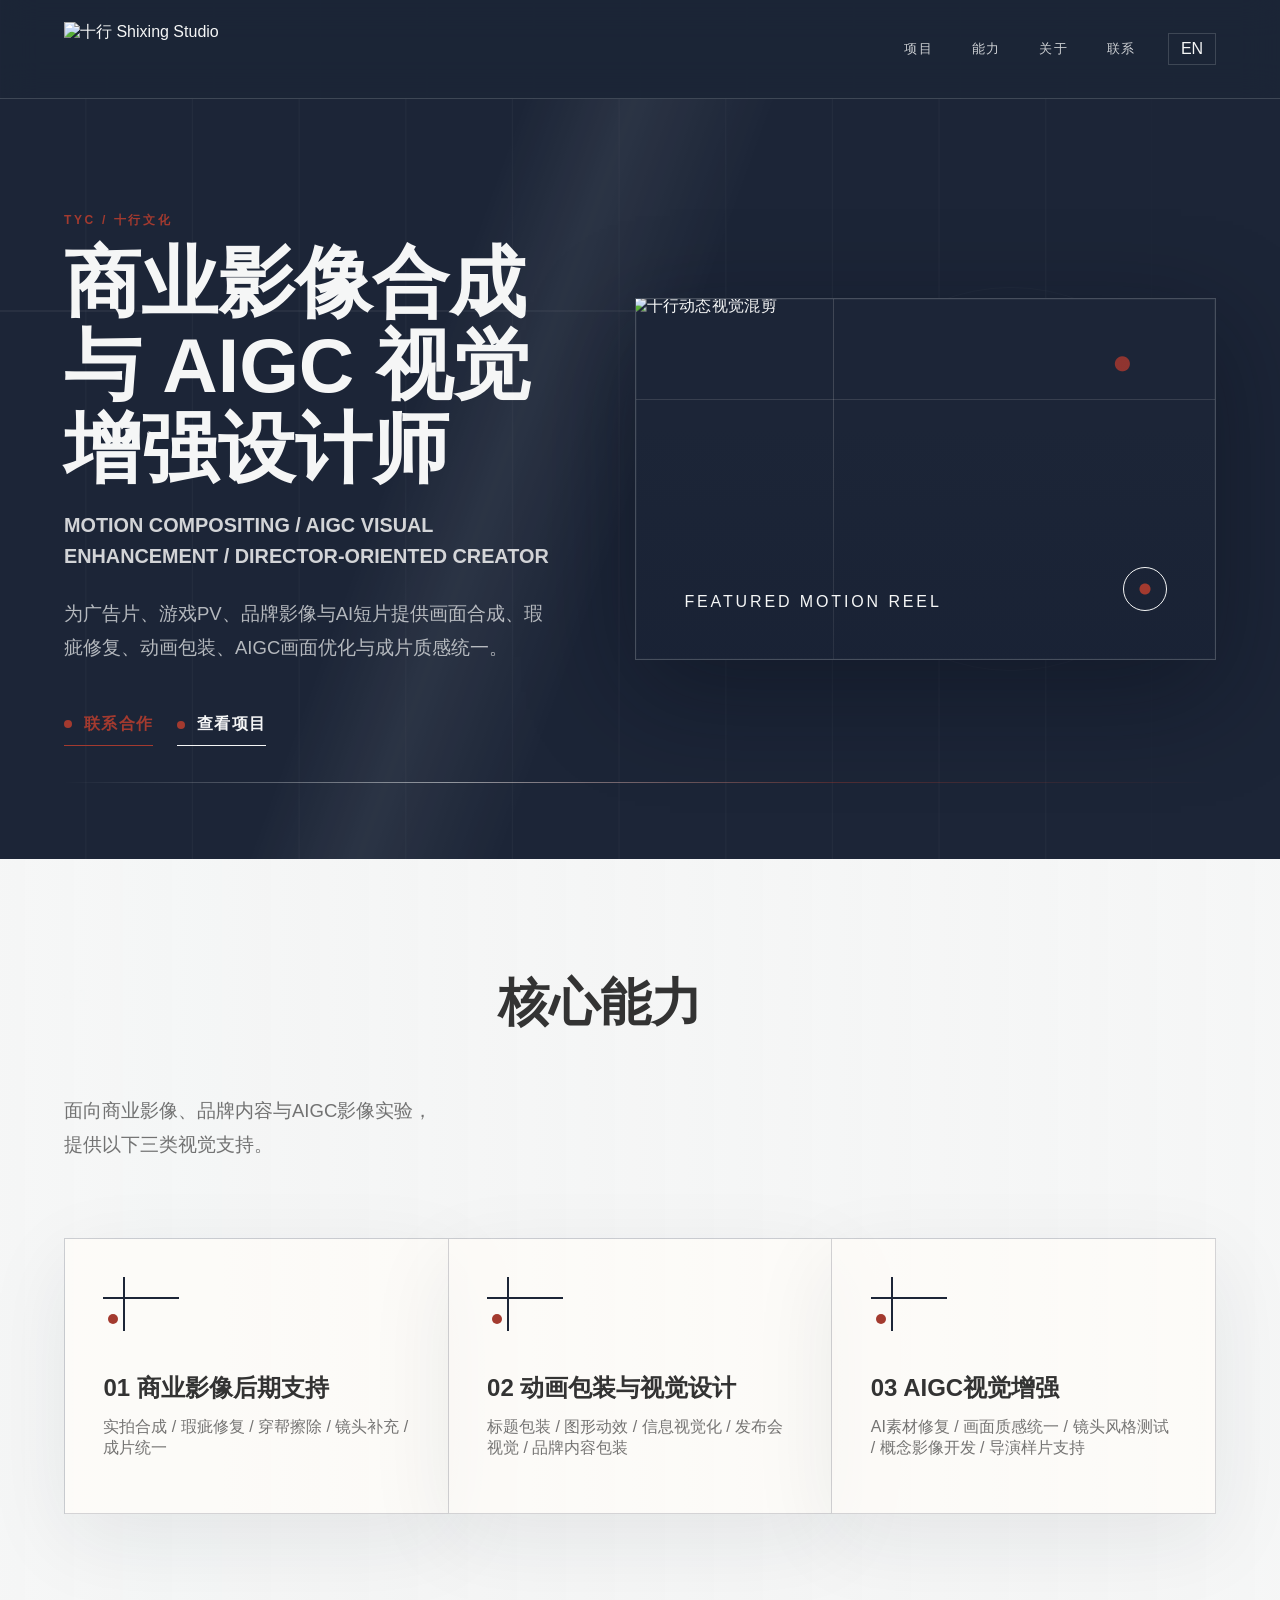
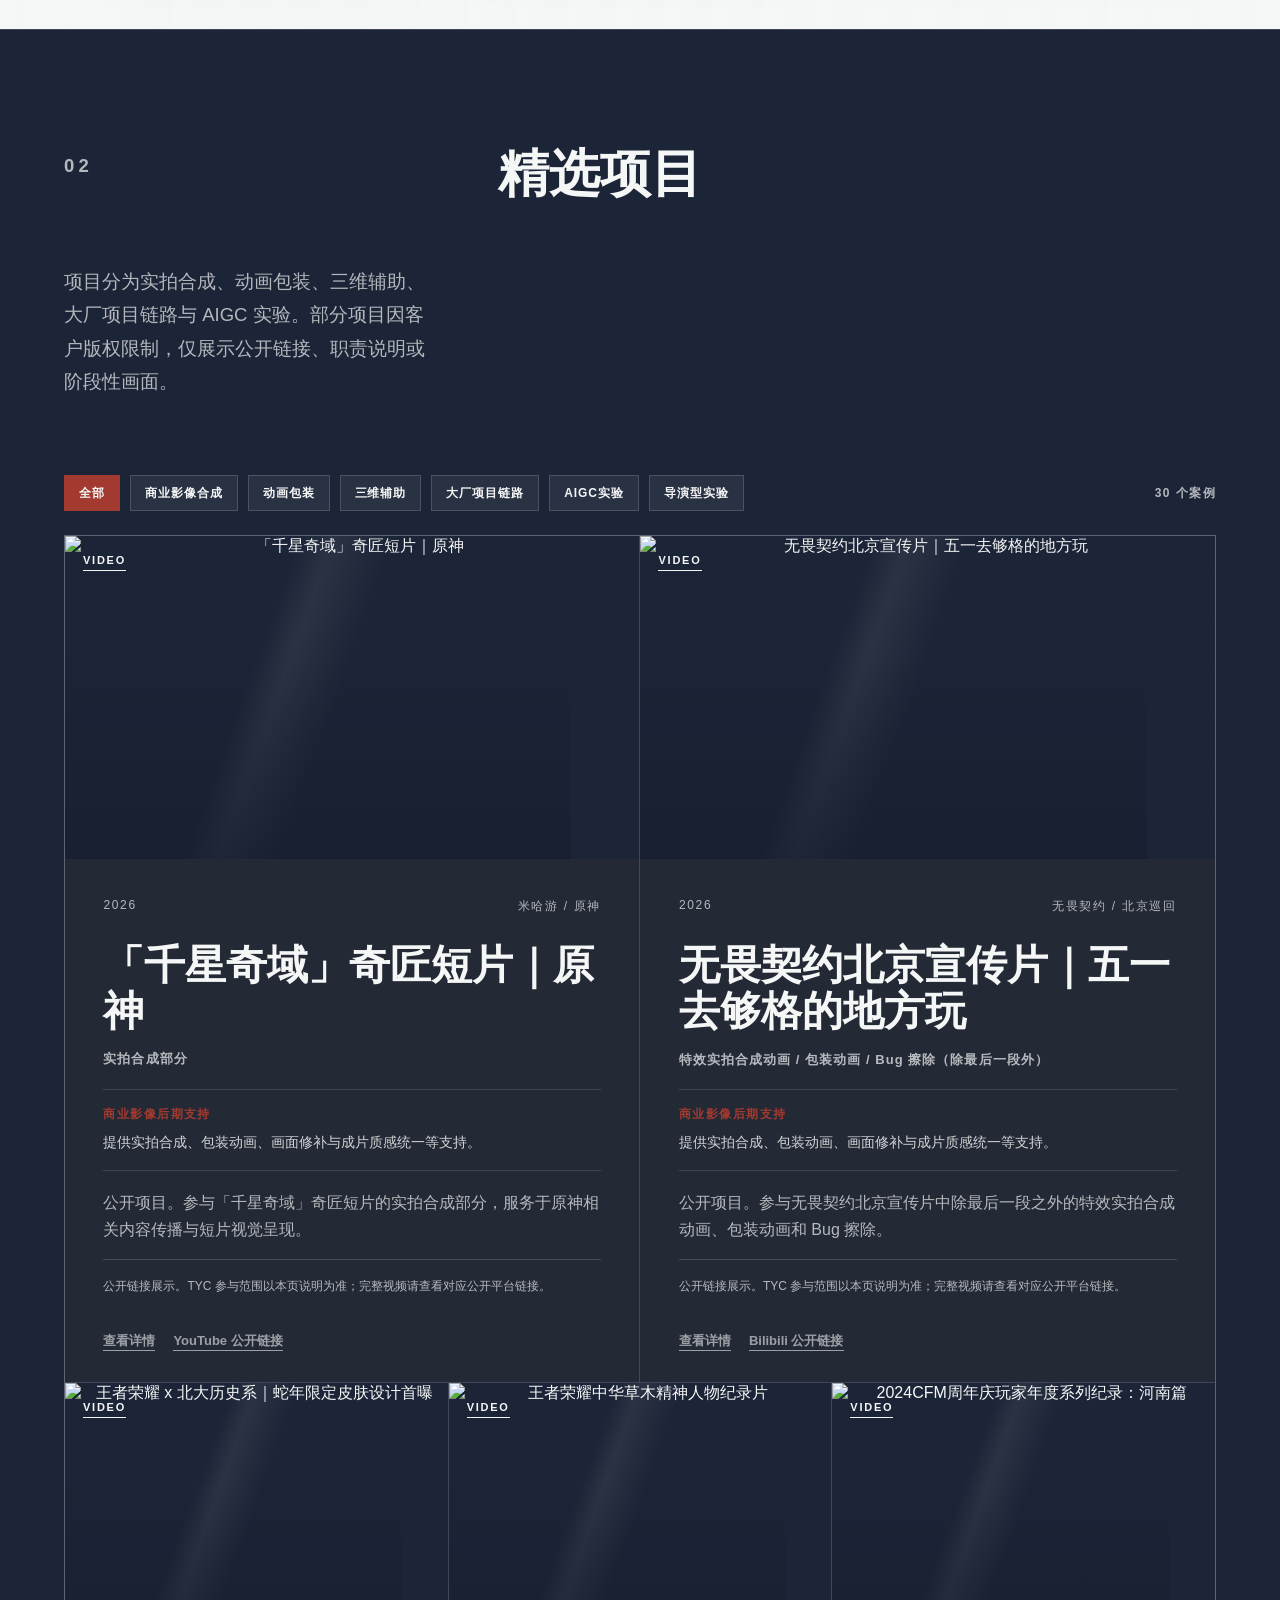
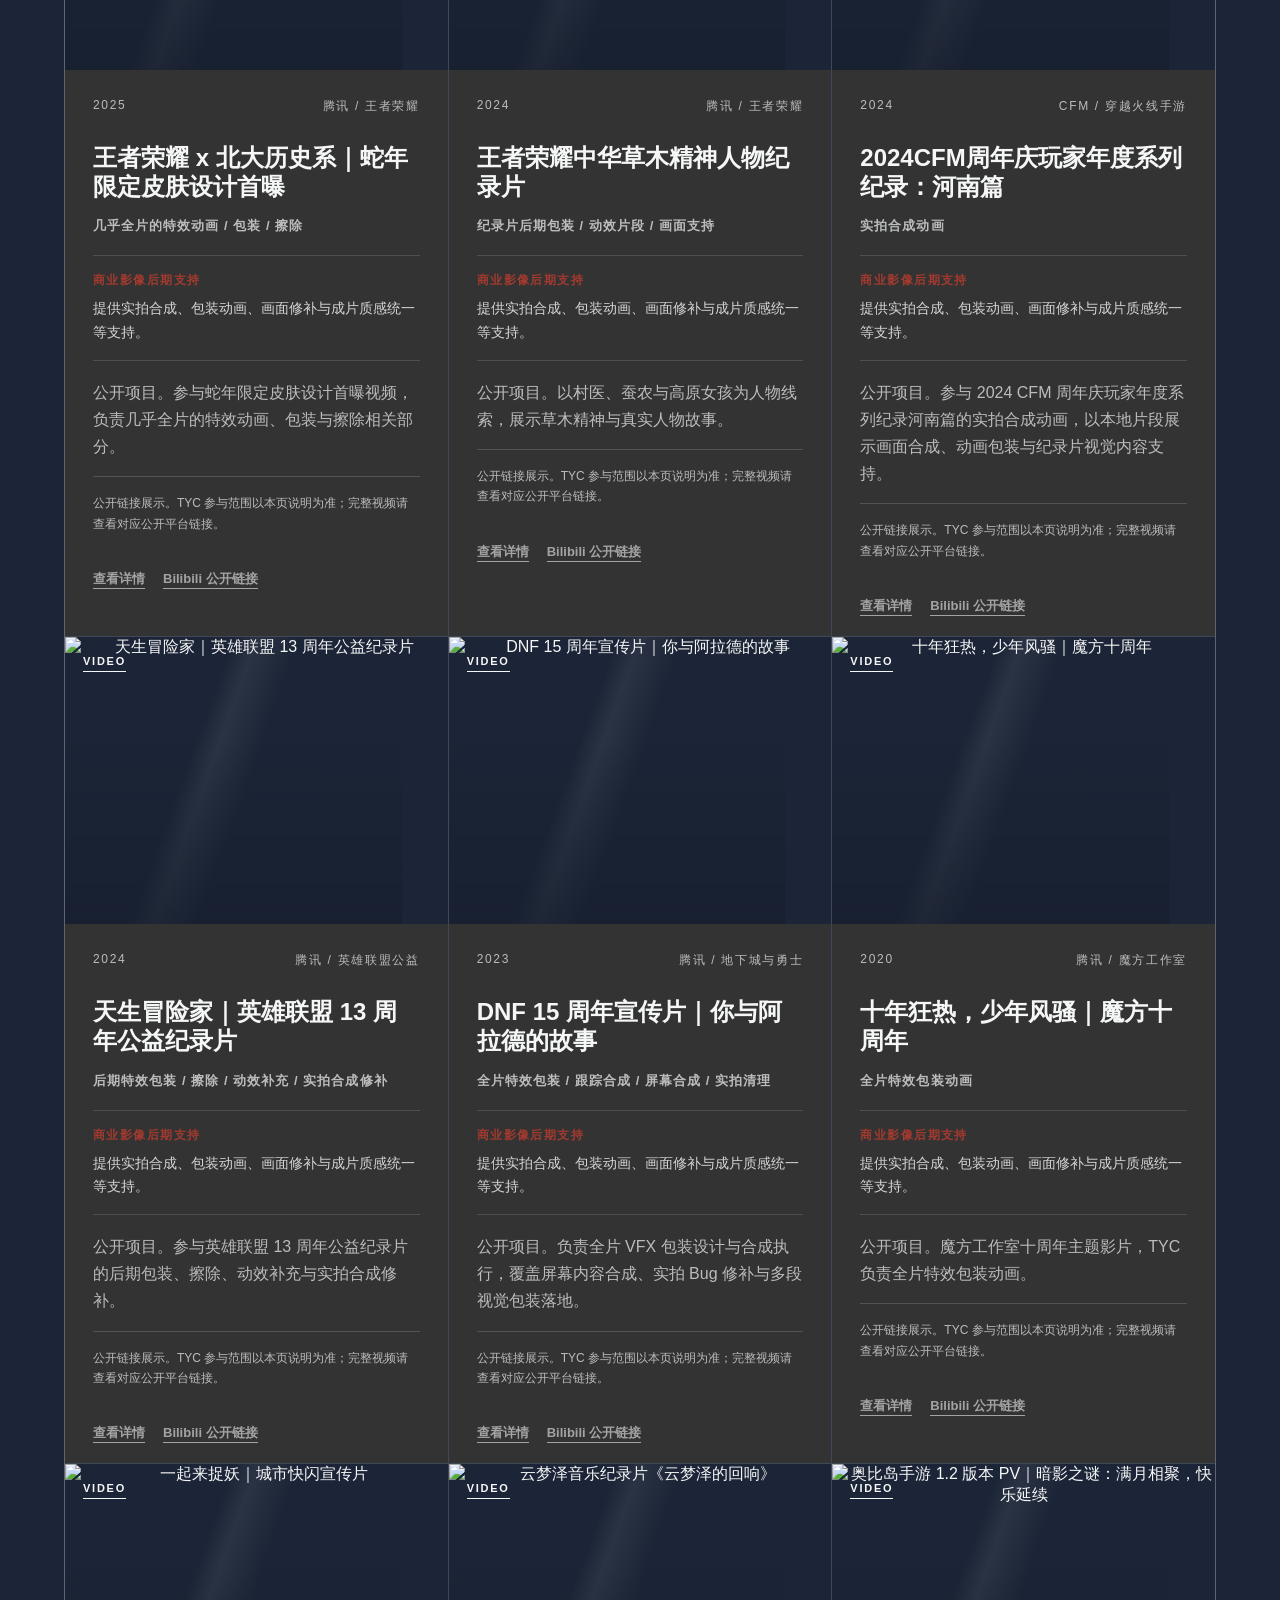
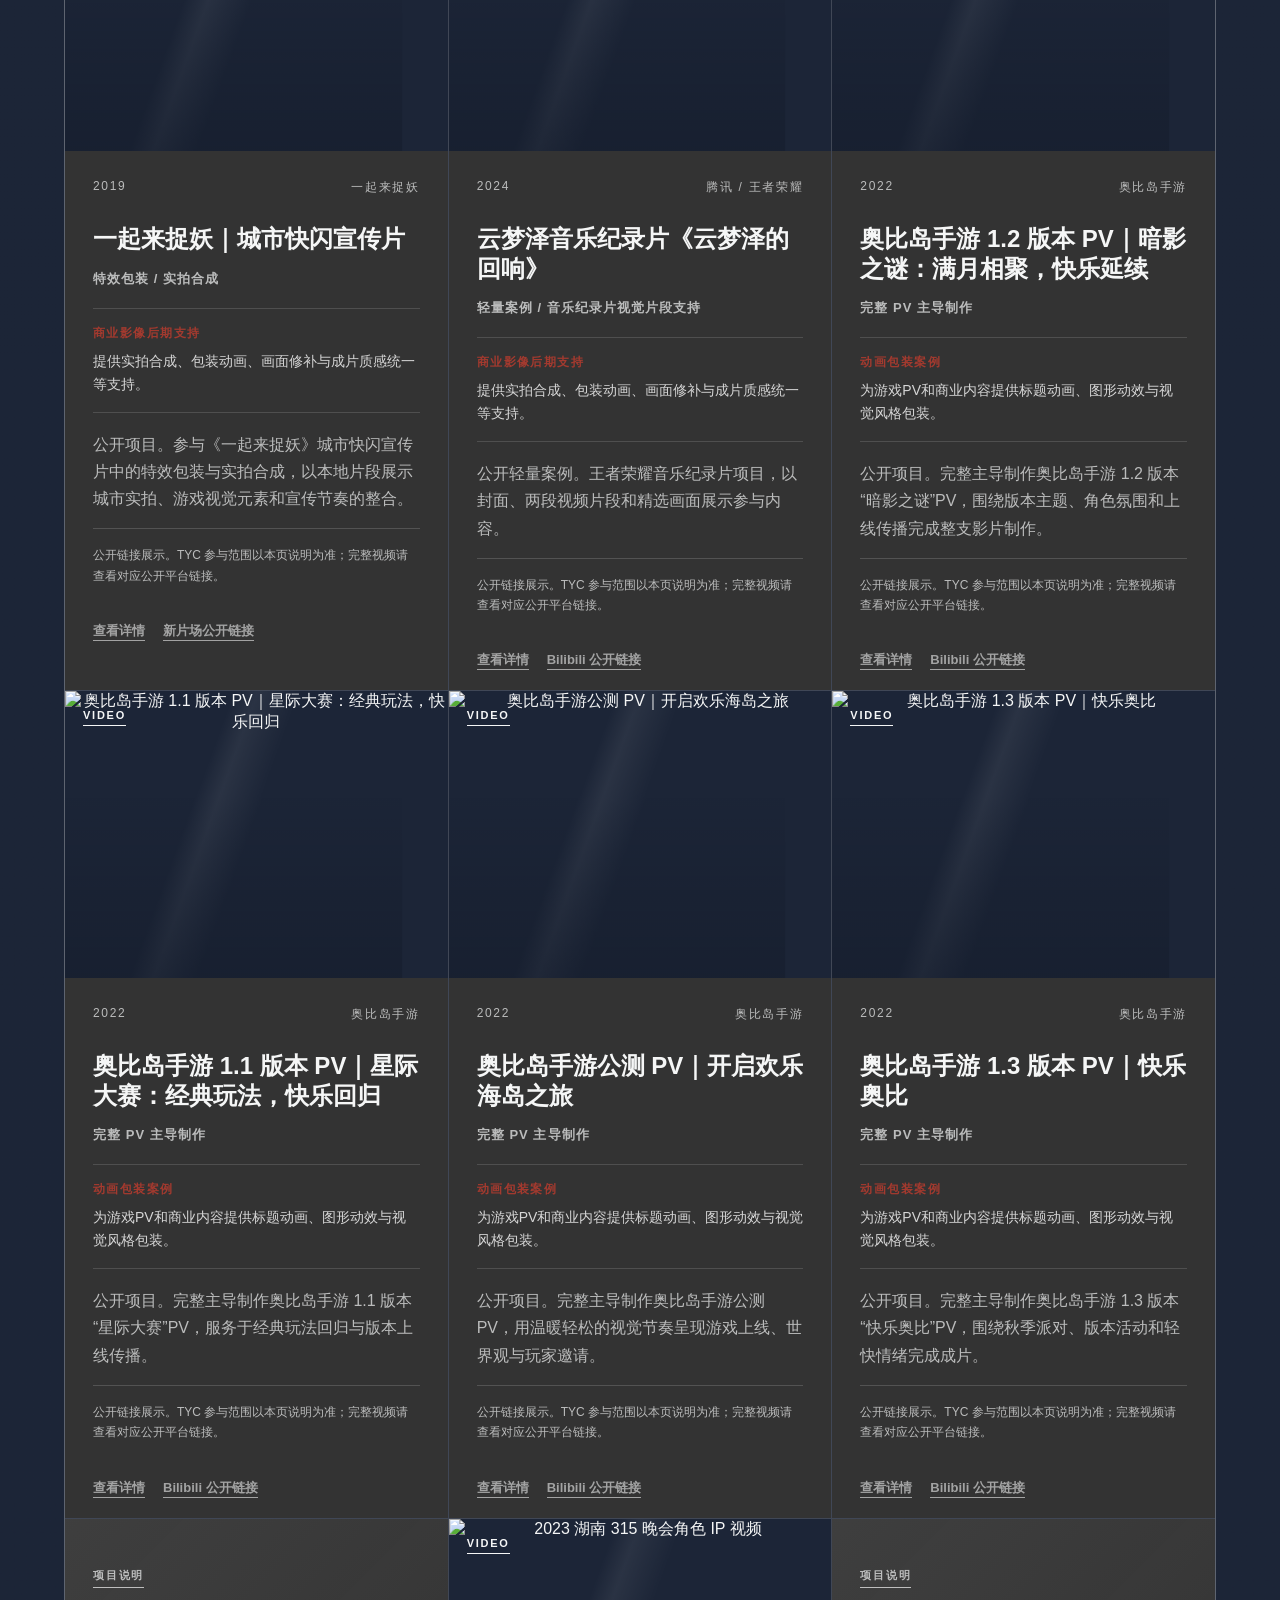
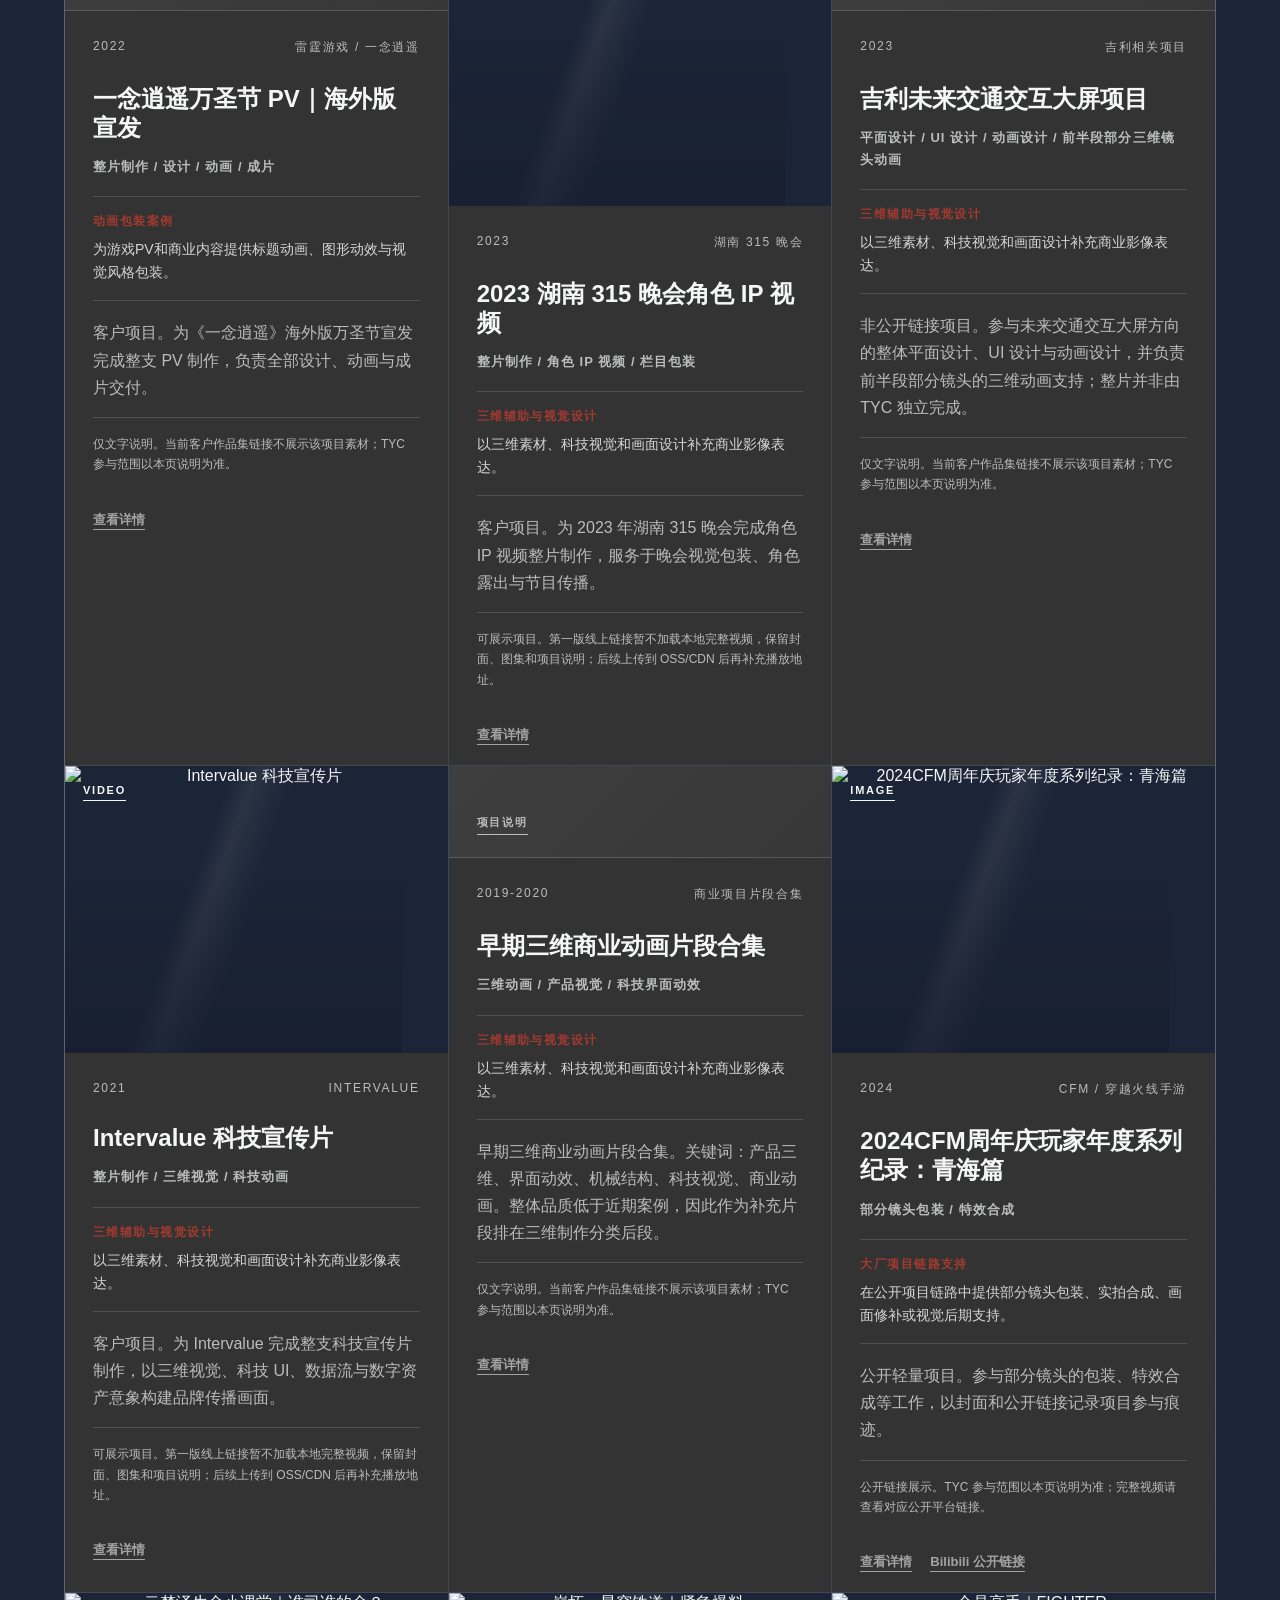
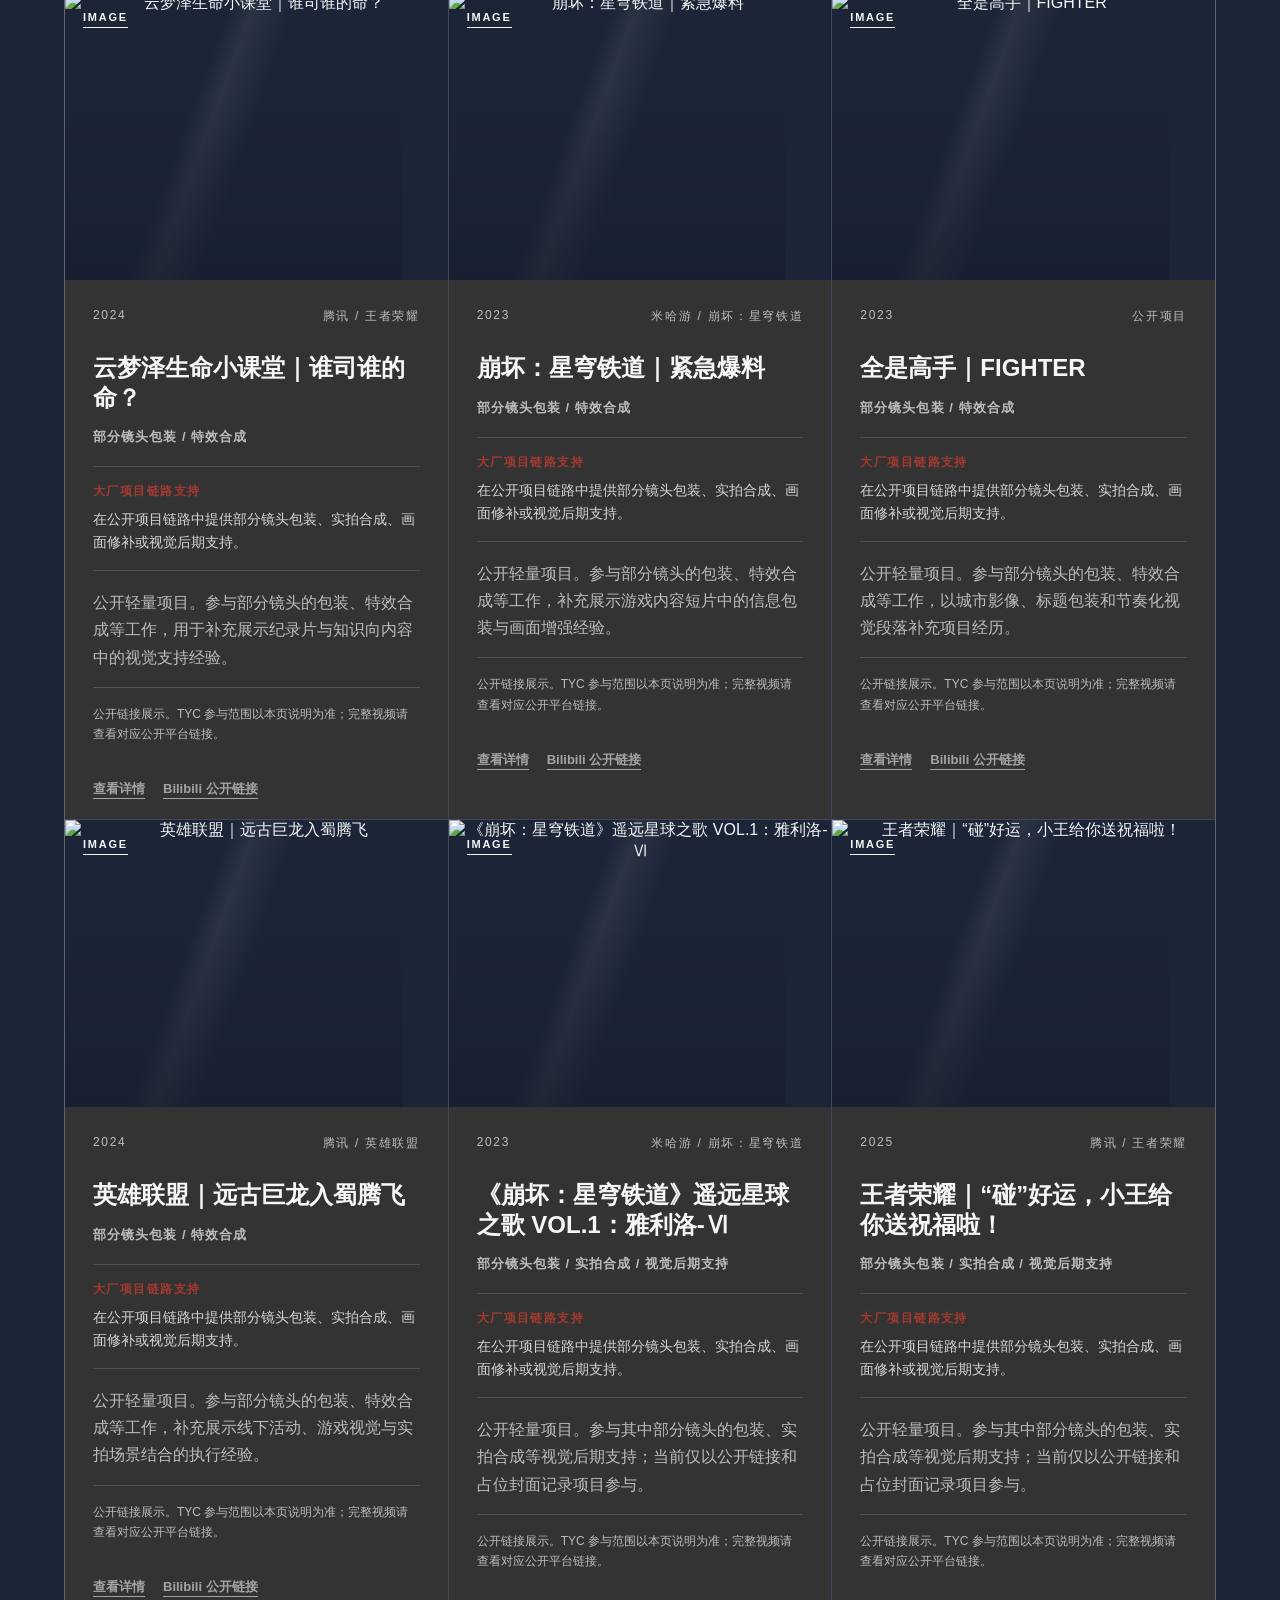
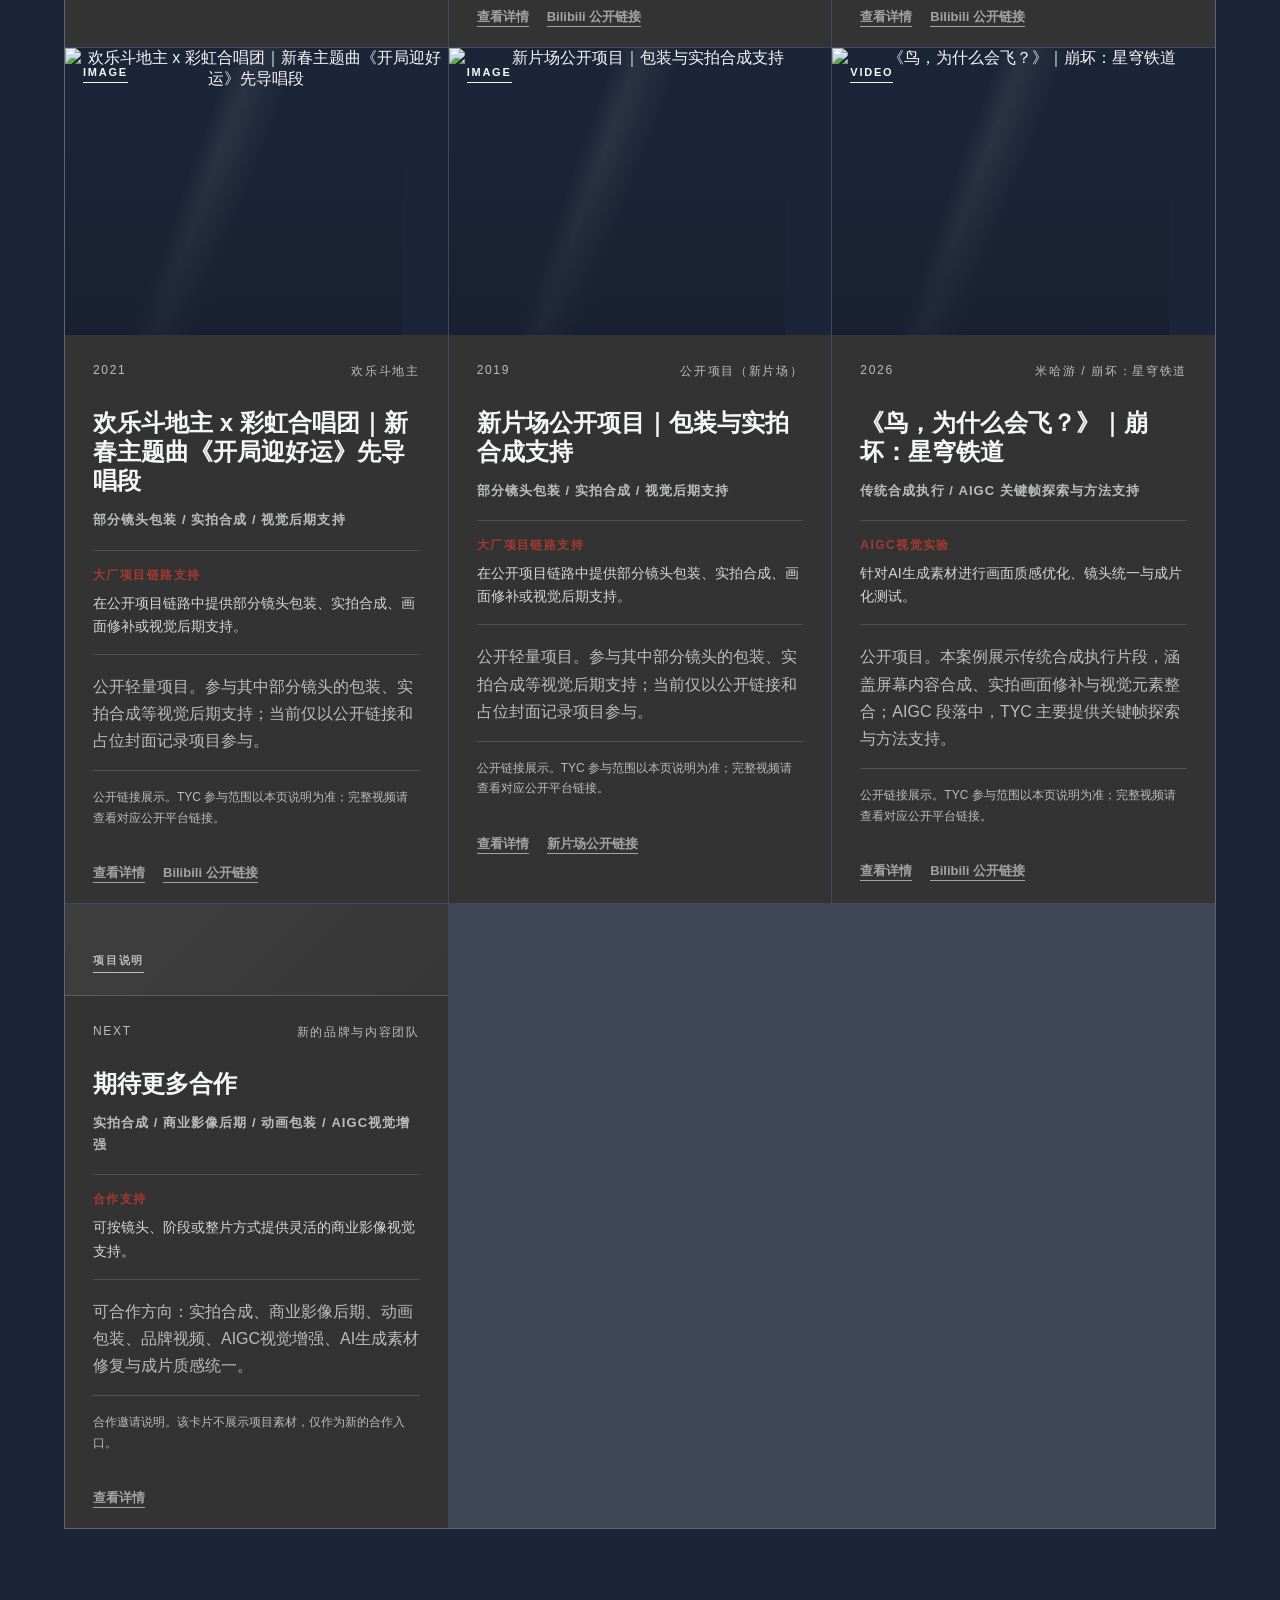
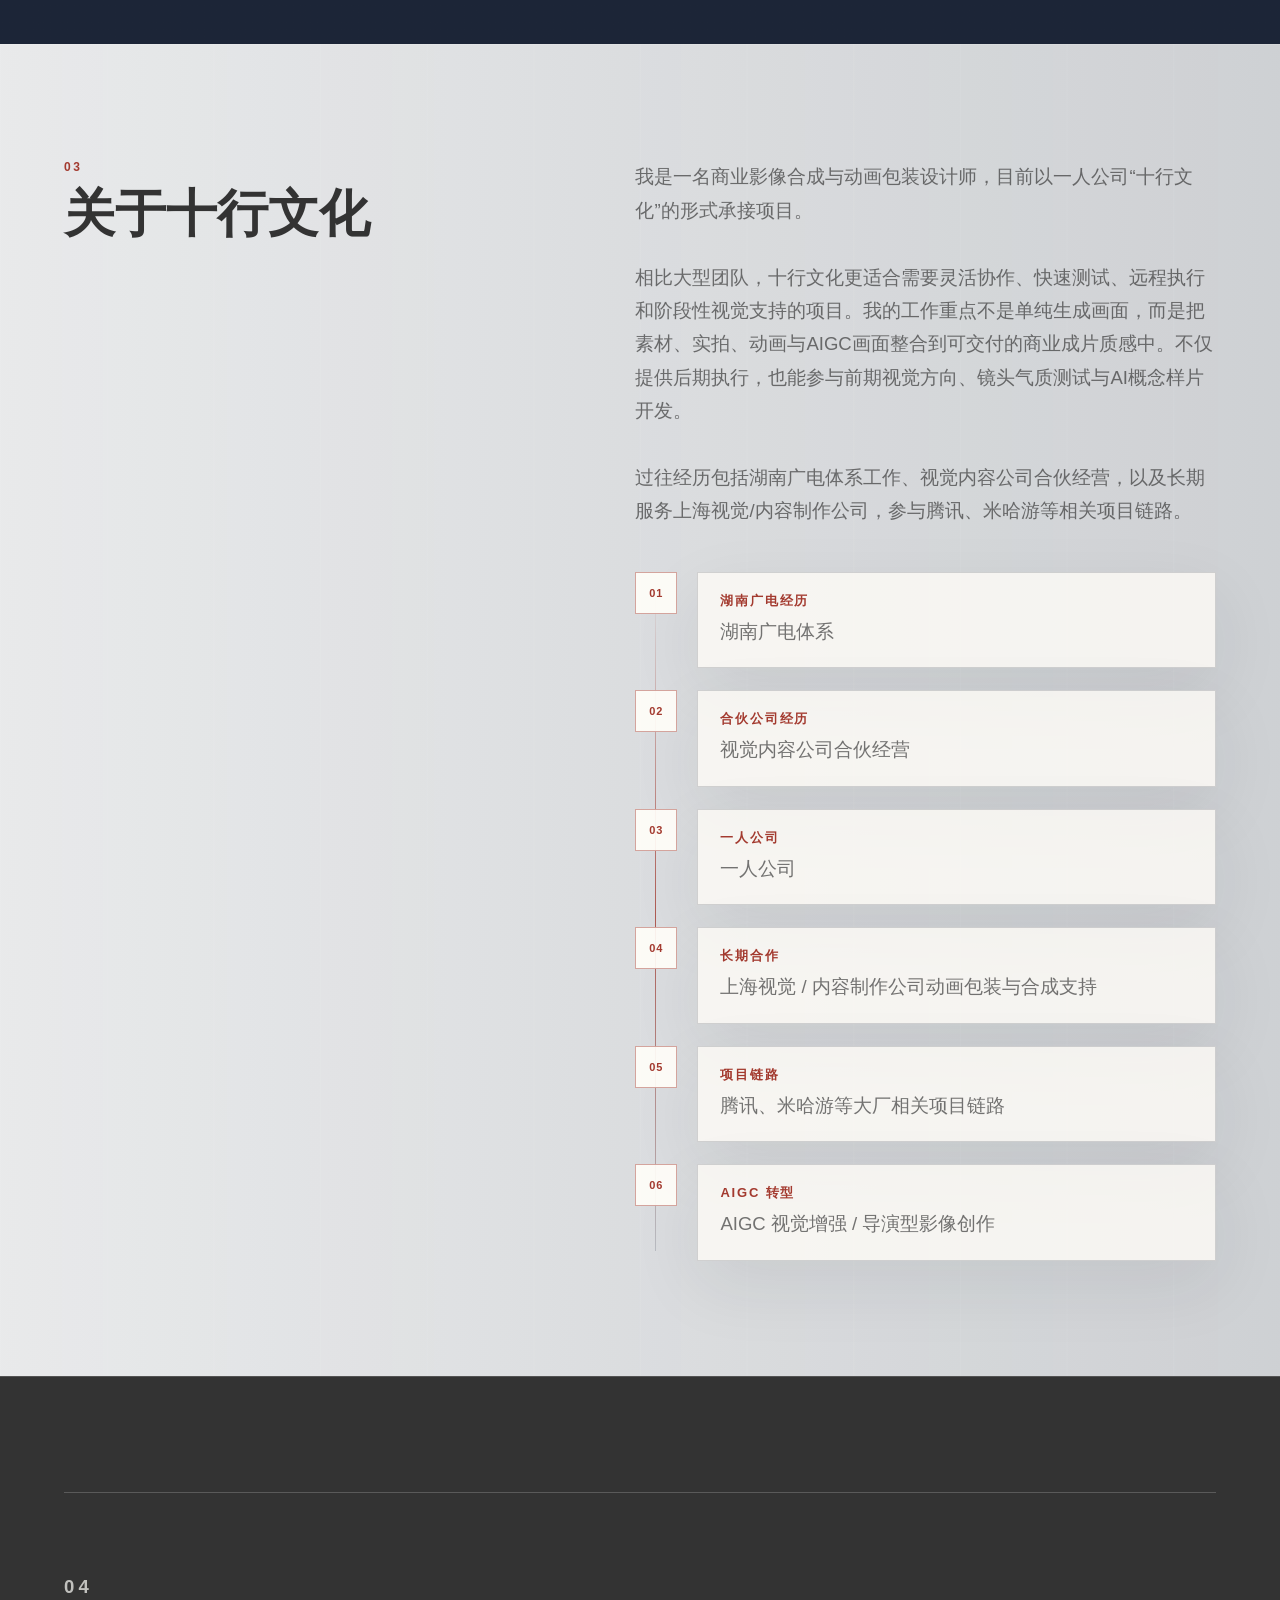
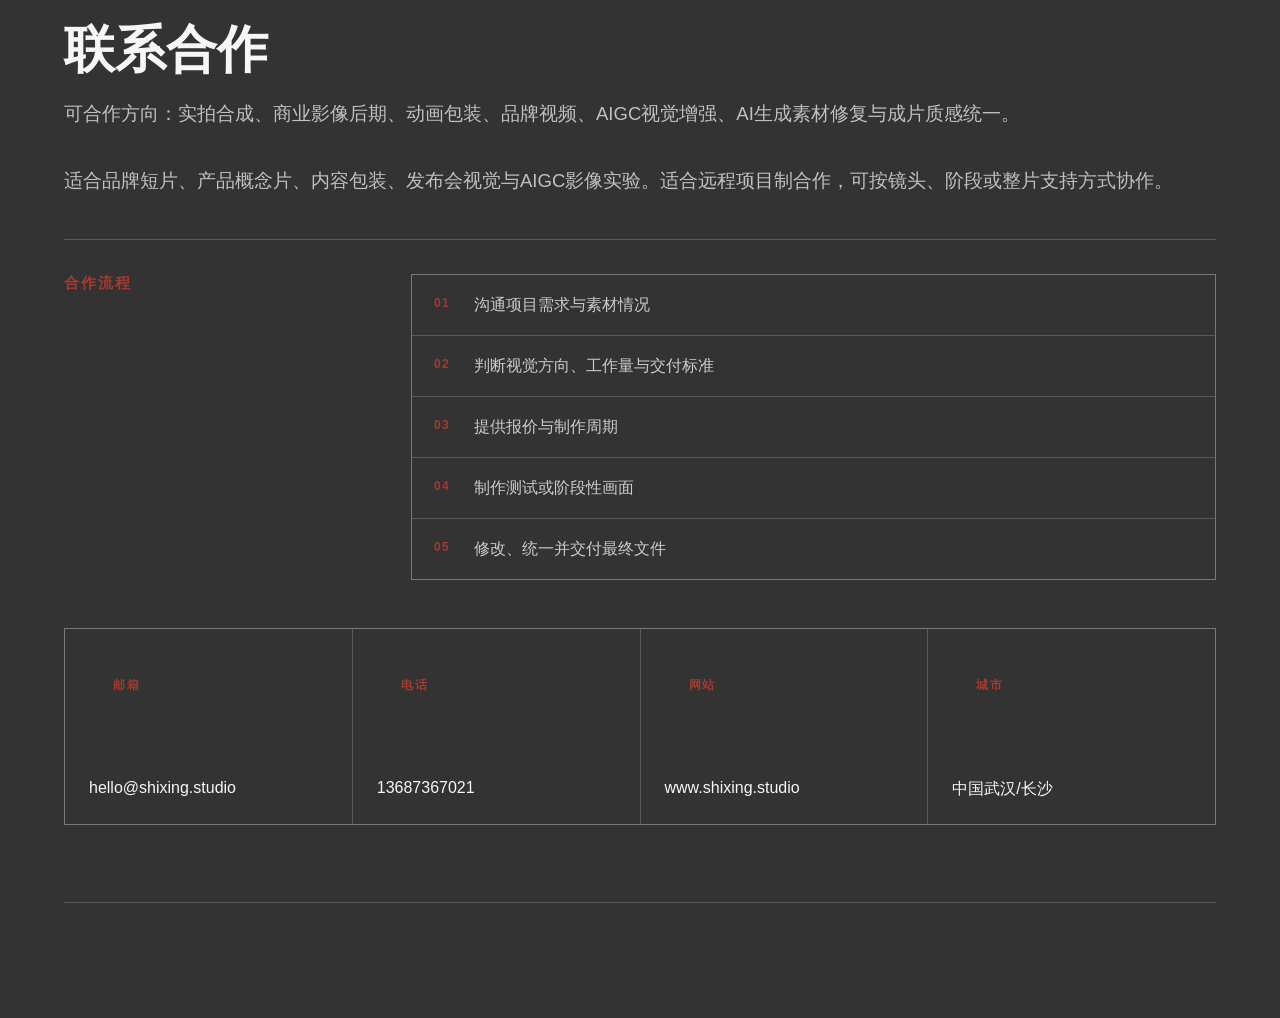
==== index.html @ b9d6e544 "Refine portfolio positioning and collaboration flow" ====
<!doctype html>
<html lang="zh-CN">
  <head>
    <meta charset="utf-8">
    <meta name="viewport" content="width=device-width, initial-scale=1">
    <meta name="description" content="十行文化是一人公司形式的商业影像合成与 AIGC 视觉增强设计工作室，探索传统后期经验与 AI 影像工作流结合。">
    <title>十行文化 | Shixing Studio</title>
    <link rel="stylesheet" href="src/styles.css?v=20260525-motion-layout">
    <script src="https://identity.netlify.com/v1/netlify-identity-widget.js"></script>
    <script src="src/app.js?v=20260525-motion-layout" defer></script>
  </head>
  <body>
    <div class="site-shell">
      <header class="site-header" aria-label="Site header">
        <a class="brand-mark" href="#top" aria-label="十行文化首页">
          <img src="assets/brand/shixing-logo-lockup.png" alt="十行 Shixing Studio">
        </a>
        <nav class="site-nav" aria-label="Main navigation">
          <a href="#work" data-i18n="nav.work">项目</a>
          <a href="#motion" data-i18n="nav.motion">能力</a>
          <a href="#about" data-i18n="nav.about">关于</a>
          <a href="#contact" data-i18n="nav.contact">联系</a>
        </nav>
        <button class="language-toggle" type="button" aria-label="Switch language">
          <span data-lang-label>EN</span>
        </button>
      </header>

      <main id="top">
        <section class="hero section-grid" aria-labelledby="hero-title">
          <div class="hero-brand-symbol" aria-hidden="true">
            <img src="assets/brand/shixing-logo-symbol.png" alt="">
          </div>
          <div class="hero-copy">
            <p class="kicker" data-i18n="hero.kicker">TYC / 十行文化</p>
            <h1 id="hero-title" data-i18n="hero.title">商业影像合成与 AIGC 视觉增强设计师</h1>
            <p class="hero-subtitle" data-i18n="hero.subtitle">Motion Compositing / AIGC Visual Enhancement / Director-oriented Creator</p>
            <p class="hero-lede" data-i18n="hero.lede">
              为广告片、游戏PV、品牌影像与AI短片提供画面合成、瑕疵修复、动画包装、AIGC画面优化与成片质感统一。
            </p>
            <div class="hero-actions" aria-label="Primary actions">
              <a class="text-link strong" href="#contact" data-i18n="hero.ctaPrimary">联系合作</a>
              <a class="text-link" href="#work" data-i18n="hero.ctaSecondary">查看项目</a>
            </div>
          </div>
          <div class="hero-reel" aria-label="Featured motion reel">
            <div class="motion-frame" data-featured-reel>
              <div class="motion-placeholder" aria-hidden="true">
                <span></span><span></span><span></span><span></span>
              </div>
              <button class="play-surface" type="button" data-open-featured>
                <span data-i18n="hero.reelLabel">Featured Motion Reel</span>
              </button>
            </div>
          </div>
        </section>

        <section id="motion" class="motion-band" aria-labelledby="motion-title">
          <div class="section-heading">
            <p class="section-index">01</p>
            <h2 id="motion-title" data-i18n="motion.title">核心能力</h2>
            <p data-i18n="motion.body">
              面向商业影像、品牌内容与AIGC影像实验，提供以下三类视觉支持。
            </p>
          </div>
          <div class="capability-grid" data-capabilities></div>
        </section>

        <section id="work" class="work-section" aria-labelledby="work-title">
          <div class="section-heading">
            <p class="section-index">02</p>
            <h2 id="work-title" data-i18n="work.title">精选项目</h2>
            <p data-i18n="work.body">
              项目分为实拍合成、动画包装、三维辅助、大厂项目链路与 AIGC 实验。部分项目因客户版权限制，仅展示公开链接、职责说明或阶段性画面。
            </p>
          </div>
          <div class="work-toolbar" data-project-filters></div>
          <div class="project-grid" data-projects></div>
        </section>

        <section id="about" class="about-section section-grid" aria-labelledby="about-title">
          <div>
            <p class="section-index">03</p>
            <h2 id="about-title" data-i18n="about.title">关于十行文化</h2>
          </div>
          <div class="about-copy">
            <p data-i18n="about.body">
              我是一名商业影像合成与动画包装设计师，目前以一人公司“十行文化”的形式承接项目。

              相比大型团队，十行文化更适合需要灵活协作、快速测试、远程执行和阶段性视觉支持的项目。我的工作重点不是单纯生成画面，而是把素材、实拍、动画与AIGC画面整合到可交付的商业成片质感中。不仅提供后期执行，也能参与前期视觉方向、镜头气质测试与AI概念样片开发。

              过往经历包括湖南广电体系工作、视觉内容公司合伙经营，以及长期服务上海视觉/内容制作公司，参与腾讯、米哈游等相关项目链路。
            </p>
            <ol class="career-timeline" data-facts></ol>
          </div>
        </section>

        <section id="contact" class="contact-section" aria-labelledby="contact-title">
          <div class="contact-card">
            <p class="section-index">04</p>
            <h2 id="contact-title" data-i18n="contact.title">联系合作</h2>
            <p data-i18n="contact.body">可合作方向：实拍合成、商业影像后期、动画包装、品牌视频、AIGC视觉增强、AI生成素材修复与成片质感统一。

适合品牌短片、产品概念片、内容包装、发布会视觉与AIGC影像实验。适合远程项目制合作，可按镜头、阶段或整片支持方式协作。</p>
            <div class="contact-process" aria-label="合作流程">
              <h3 data-i18n="contact.flowTitle">合作流程</h3>
              <ol>
                <li data-i18n="contact.flow1">沟通项目需求与素材情况</li>
                <li data-i18n="contact.flow2">判断视觉方向、工作量与交付标准</li>
                <li data-i18n="contact.flow3">提供报价与制作周期</li>
                <li data-i18n="contact.flow4">制作测试或阶段性画面</li>
                <li data-i18n="contact.flow5">修改、统一并交付最终文件</li>
              </ol>
            </div>
            <div class="contact-links" data-contact-links></div>
          </div>
        </section>
      </main>
    </div>

    <dialog class="media-dialog" data-media-dialog>
      <button class="dialog-close" type="button" data-close-dialog aria-label="Close">×</button>
      <div class="dialog-body" data-dialog-body></div>
    </dialog>
    <script>
      if (window.netlifyIdentity) {
        window.netlifyIdentity.on("init", (user) => {
          if (!user) {
            window.netlifyIdentity.on("login", () => {
              document.location.href = "/admin/";
            });
          }
        });
      }
    </script>
  </body>
</html>
---- src/styles.css ----
:root {
  --deep-gray: #333333;
  --off-white: #f5f6f6;
  --paper: #fffdf8;
  --deep-indigo: #1c2537;
  --vermilion: #a33a2f;
  --navy-soft: #243047;
  --line: rgba(245, 246, 246, 0.16);
  --ink-line: rgba(28, 37, 55, 0.18);
  --muted: rgba(245, 246, 246, 0.7);
  --paper-muted: rgba(51, 51, 51, 0.68);
  --light-line: rgba(245, 246, 246, 0.2);
  --max: 1480px;
  --ease: cubic-bezier(0.22, 1, 0.36, 1);
}

* {
  box-sizing: border-box;
}

html {
  scroll-behavior: smooth;
}

body {
  margin: 0;
  color: var(--off-white);
  background: var(--deep-indigo);
  font-family: "Source Han Sans SC", "Noto Sans SC", "Microsoft YaHei", Arial, sans-serif;
  letter-spacing: 0;
}

a {
  color: inherit;
  text-decoration: none;
}

img,
video {
  display: block;
  max-width: 100%;
}

button {
  font: inherit;
}

.site-shell {
  min-height: 100vh;
  background:
    radial-gradient(circle at 82% 10%, rgba(163, 58, 47, 0.12), transparent 26vw),
    linear-gradient(90deg, rgba(245, 246, 246, 0.08) 1px, transparent 1px) 0 0 / 8.333% 100%,
    var(--deep-indigo);
}

.site-header {
  position: sticky;
  top: 0;
  z-index: 20;
  display: grid;
  grid-template-columns: minmax(140px, 220px) 1fr auto;
  align-items: center;
  gap: 32px;
  padding: 22px clamp(20px, 5vw, 72px);
  border-bottom: 1px solid var(--line);
  background: rgba(28, 37, 55, 0.92);
  backdrop-filter: blur(18px);
}

.brand-mark img {
  width: 178px;
  height: 54px;
  object-fit: contain;
  object-position: left center;
}

.site-nav {
  display: flex;
  justify-content: flex-end;
  gap: clamp(18px, 3vw, 42px);
  font-size: 13px;
  letter-spacing: 0.12em;
  text-transform: uppercase;
  color: rgba(245, 246, 246, 0.82);
}

.language-toggle,
.dialog-close {
  border: 1px solid var(--line);
  background: transparent;
  color: var(--off-white);
  cursor: pointer;
}

.language-toggle {
  width: 48px;
  height: 32px;
}

.section-grid {
  display: grid;
  grid-template-columns: minmax(0, 0.92fr) minmax(0, 1.08fr);
  gap: clamp(32px, 6vw, 96px);
}

.hero {
  position: relative;
  min-height: min(760px, calc(100vh - 118px));
  padding: clamp(48px, 6vw, 92px) clamp(20px, 5vw, 72px);
  overflow: hidden;
  background:
    linear-gradient(115deg, rgba(28, 37, 55, 0.98) 0 42%, rgba(28, 37, 55, 0.86) 66%, rgba(28, 37, 55, 0.58) 100%),
    url("../assets/brand/brand-bg-hero-light.png") center right / cover no-repeat,
    var(--deep-indigo);
  background-size: auto, 106% auto, auto;
  isolation: isolate;
  animation: heroBackdrop 24s var(--ease) infinite alternate;
}

.hero::before,
.hero::after {
  content: "";
  position: absolute;
  pointer-events: none;
}

.hero::before {
  inset: 0;
  z-index: 0;
  background:
    linear-gradient(90deg, rgba(245, 246, 246, 0.08) 1px, transparent 1px) 0 0 / 8.333% 100%,
    linear-gradient(0deg, transparent 0 72%, rgba(245, 246, 246, 0.12) 72% 72.2%, transparent 72.2%),
    linear-gradient(110deg, transparent 0 42%, rgba(245, 246, 246, 0.16) 49%, transparent 58%);
  opacity: 0.42;
  mix-blend-mode: screen;
  transform: translateX(-10%);
  animation: heroScan 16s ease-in-out infinite;
}

.hero::after {
  left: clamp(20px, 5vw, 72px);
  right: clamp(20px, 5vw, 72px);
  bottom: 10%;
  z-index: 0;
  height: 1px;
  background: linear-gradient(90deg, rgba(245, 246, 246, 0), rgba(245, 246, 246, 0.52), rgba(163, 58, 47, 0.4), rgba(245, 246, 246, 0));
  transform-origin: left center;
  animation: lineBreath 9s ease-in-out infinite;
}

.hero-copy {
  position: relative;
  z-index: 1;
  align-self: center;
  max-width: 720px;
}

.hero-copy .kicker,
.hero-copy h1,
.hero-copy .hero-subtitle,
.hero-copy .hero-lede,
.hero-copy .hero-actions {
  animation: heroTextIn 900ms var(--ease) both;
}

.hero-copy h1 {
  animation-delay: 90ms;
}

.hero-copy .hero-subtitle {
  animation-delay: 180ms;
}

.hero-copy .hero-lede {
  animation-delay: 270ms;
}

.hero-copy .hero-actions {
  animation-delay: 360ms;
}

.hero-reel {
  position: relative;
  z-index: 1;
}

.hero-brand-symbol {
  position: absolute;
  right: clamp(18px, 6vw, 88px);
  top: 50%;
  z-index: 0;
  width: clamp(220px, 30vw, 430px);
  aspect-ratio: 1;
  overflow: hidden;
  border: 1px solid rgba(245, 246, 246, 0.1);
  border-radius: 50%;
  opacity: 0.22;
  pointer-events: none;
  transform: translateY(-50%);
  animation: symbolFloat 18s ease-in-out infinite;
}

.hero-brand-symbol img {
  width: 100%;
  height: 100%;
  object-fit: cover;
  object-position: center;
  transform: scale(1.08);
}

.kicker,
.section-index {
  color: var(--vermilion);
  font-size: 12px;
  font-weight: 700;
  letter-spacing: 0.22em;
  text-transform: uppercase;
}

h1,
h2,
h3,
p {
  margin-top: 0;
}

h1 {
  margin-bottom: 20px;
  color: var(--off-white);
  font-size: clamp(44px, 6vw, 92px);
  line-height: 1.08;
  font-weight: 800;
}

h2 {
  margin-bottom: 20px;
  font-size: clamp(30px, 4vw, 56px);
  line-height: 1.08;
}

h3 {
  margin-bottom: 14px;
  font-size: 24px;
  line-height: 1.22;
}

.hero-lede,
.section-heading p,
.about-copy p,
.contact-card p {
  color: var(--muted);
  font-size: clamp(16px, 1.45vw, 20px);
  line-height: 1.8;
}

.hero-subtitle {
  max-width: 620px;
  margin-bottom: 26px;
  color: rgba(245, 246, 246, 0.84);
  font-size: clamp(15px, 1.55vw, 21px);
  font-weight: 700;
  line-height: 1.55;
  text-transform: uppercase;
}

.hero-actions {
  display: flex;
  flex-wrap: wrap;
  gap: 24px;
  margin-top: 40px;
}

.text-link {
  display: inline-flex;
  align-items: center;
  min-height: 42px;
  border-bottom: 1px solid currentColor;
  color: var(--off-white);
  font-weight: 700;
  letter-spacing: 0.08em;
}

.text-link::before {
  content: "";
  width: 8px;
  height: 8px;
  margin-right: 12px;
  border-radius: 50%;
  background: var(--vermilion);
}

.text-link.strong {
  color: var(--vermilion);
}

.hero-reel {
  display: flex;
  align-items: center;
  min-width: 0;
}

.motion-frame {
  position: relative;
  width: 100%;
  aspect-ratio: 16 / 10;
  overflow: hidden;
  border: 1px solid var(--light-line);
  background: var(--deep-indigo);
  color: var(--off-white);
  box-shadow: 0 32px 100px rgba(8, 13, 24, 0.42), 0 0 0 1px rgba(245, 246, 246, 0.04) inset;
  transform: translateZ(0);
  animation: frameFloat 12s ease-in-out infinite;
}

.motion-frame::before {
  content: "";
  position: absolute;
  inset: 0;
  background:
    linear-gradient(90deg, transparent 0 34%, rgba(247, 246, 242, 0.18) 34% 34.2%, transparent 34.2%),
    linear-gradient(0deg, transparent 0 72%, rgba(247, 246, 242, 0.14) 72% 72.2%, transparent 72.2%),
    radial-gradient(circle at 84% 18%, rgba(179, 58, 46, 0.85) 0 7px, transparent 8px);
  opacity: 0.9;
  animation: frameGridPulse 7s ease-in-out infinite;
}

.motion-frame::after {
  content: "";
  position: absolute;
  inset: 0;
  background: linear-gradient(110deg, transparent 0 42%, rgba(245, 246, 246, 0.22) 48%, transparent 56%);
  mix-blend-mode: screen;
  opacity: 0;
  pointer-events: none;
  transform: translateX(-120%);
  animation: surfaceSweep 8s ease-in-out infinite;
}

.motion-frame video,
.motion-frame img {
  width: 100%;
  height: 100%;
  object-fit: cover;
  transform: scale(1.02);
  animation: heroMediaDrift 22s var(--ease) infinite alternate;
}

.motion-placeholder {
  position: absolute;
  inset: 0;
  background-image: url("../assets/brand/bg-grid-dark.png");
  background-size: cover;
  background-position: center;
  opacity: 0.88;
}

.motion-placeholder span {
  position: absolute;
  background: var(--off-white);
  animation: drift 8s ease-in-out infinite;
}

.motion-placeholder span:nth-child(1) {
  left: 10%;
  top: 24%;
  width: 25%;
  height: 3px;
}

.motion-placeholder span:nth-child(2) {
  right: 11%;
  top: 34%;
  width: 3px;
  height: 34%;
  animation-delay: -2s;
}

.motion-placeholder span:nth-child(3) {
  left: 18%;
  bottom: 18%;
  width: 18%;
  height: 1px;
  animation-delay: -4s;
}

.motion-placeholder span:nth-child(4) {
  right: 24%;
  bottom: 18%;
  width: 92px;
  height: 92px;
  border: 1px solid rgba(247, 246, 242, 0.38);
  border-radius: 50%;
  background: transparent;
  animation-delay: -1s;
}

@keyframes drift {
  0%,
  100% {
    transform: translate3d(0, 0, 0);
  }
  50% {
    transform: translate3d(18px, -12px, 0);
  }
}

@keyframes heroBackdrop {
  0% {
    background-position: 0 0, center right, 0 0;
    background-size: auto, 106% auto, auto;
  }
  100% {
    background-position: 0 0, 56% 48%, 0 0;
    background-size: auto, 112% auto, auto;
  }
}

@keyframes heroScan {
  0%,
  100% {
    opacity: 0.28;
    transform: translateX(-18%);
  }
  48% {
    opacity: 0.48;
  }
  64% {
    transform: translateX(18%);
  }
}

@keyframes lineBreath {
  0%,
  100% {
    opacity: 0.45;
    transform: scaleX(0.72);
  }
  50% {
    opacity: 0.9;
    transform: scaleX(1);
  }
}

@keyframes heroTextIn {
  from {
    opacity: 0;
    transform: translate3d(0, 18px, 0);
  }
  to {
    opacity: 1;
    transform: translate3d(0, 0, 0);
  }
}

@keyframes heroMediaDrift {
  from {
    transform: scale(1.02) translate3d(0, 0, 0);
  }
  to {
    transform: scale(1.075) translate3d(-1.5%, -1.2%, 0);
  }
}

@keyframes frameGridPulse {
  0%,
  100% {
    opacity: 0.72;
  }
  50% {
    opacity: 0.96;
  }
}

@keyframes symbolFloat {
  0%,
  100% {
    transform: translate3d(0, -50%, 0) rotate(0deg);
  }
  50% {
    transform: translate3d(-18px, calc(-50% - 10px), 0) rotate(-1.6deg);
  }
}

@keyframes frameFloat {
  0%,
  100% {
    transform: translate3d(0, 0, 0);
  }
  50% {
    transform: translate3d(0, -10px, 0);
  }
}

@keyframes surfaceSweep {
  0%,
  45% {
    opacity: 0;
    transform: translateX(-120%);
  }
  58% {
    opacity: 0.7;
  }
  72%,
  100% {
    opacity: 0;
    transform: translateX(120%);
  }
}

.play-surface {
  position: absolute;
  inset: 0;
  z-index: 1;
  display: flex;
  align-items: flex-end;
  justify-content: space-between;
  padding: clamp(24px, 4vw, 48px);
  border: 0;
  background: linear-gradient(180deg, transparent 35%, rgba(23, 32, 51, 0.55));
  color: var(--off-white);
  cursor: pointer;
  letter-spacing: 0.18em;
  text-align: left;
  text-transform: uppercase;
}

.play-surface::after {
  content: "";
  width: 42px;
  height: 42px;
  border: 1px solid currentColor;
  border-radius: 50%;
  background: radial-gradient(circle at center, var(--vermilion) 0 5px, transparent 6px);
}

.motion-band,
.work-section,
.about-section,
.contact-section {
  padding: clamp(72px, 9vw, 132px) clamp(20px, 5vw, 72px);
  border-top: 1px solid var(--line);
}

.motion-band,
.work-section {
  color: var(--off-white);
}

.motion-band {
  color: var(--deep-gray);
  background:
    linear-gradient(90deg, rgba(245, 246, 246, 0.96), rgba(245, 246, 246, 0.86)),
    url("../assets/brand/brand-bg-hero-light.png") center / cover no-repeat,
    var(--off-white);
}

.motion-band h2,
.motion-band h3 {
  color: var(--deep-gray);
}

.motion-band .section-heading p:not(.section-index),
.motion-band .capability-item p {
  color: var(--paper-muted);
}

.motion-band .capability-grid {
  border-color: var(--ink-line);
}

.motion-band .capability-item {
  border-color: var(--ink-line);
  background: rgba(255, 253, 248, 0.72);
  box-shadow: 0 24px 80px rgba(28, 37, 55, 0.08);
}

.motion-band .capability-icon::before,
.motion-band .capability-icon::after {
  background: var(--deep-indigo);
}

.work-section {
  background:
    linear-gradient(180deg, rgba(28, 37, 55, 0.96), rgba(28, 37, 55, 0.9)),
    url("../assets/brand/brand-bg-work-light.png") center top / cover no-repeat,
    var(--deep-indigo);
}

.section-heading {
  display: grid;
  grid-template-columns: minmax(130px, 0.34fr) minmax(0, 0.66fr);
  gap: clamp(24px, 5vw, 72px);
  align-items: end;
  max-width: var(--max);
  margin: 0 auto clamp(36px, 6vw, 80px);
}

.section-heading h2 {
  margin-bottom: 0;
}

.section-heading p:last-child {
  margin-bottom: 0;
}

.capability-grid {
  display: grid;
  grid-template-columns: repeat(3, minmax(0, 1fr));
  max-width: var(--max);
  margin: 0 auto;
  border-top: 1px solid var(--line);
  border-left: 1px solid var(--line);
}

.capability-item {
  min-height: 230px;
  padding: clamp(24px, 3vw, 40px);
  border-right: 1px solid var(--line);
  border-bottom: 1px solid var(--line);
  background: rgba(245, 246, 246, 0.045);
}

.capability-icon {
  position: relative;
  width: 76px;
  height: 54px;
  margin-bottom: 42px;
}

.capability-icon::before,
.capability-icon::after {
  content: "";
  position: absolute;
  background: var(--off-white);
}

.capability-icon::before {
  left: 0;
  top: 20px;
  width: 76px;
  height: 2px;
}

.capability-icon::after {
  left: 20px;
  top: 0;
  width: 2px;
  height: 54px;
}

.capability-icon span {
  position: absolute;
  left: 5px;
  bottom: 7px;
  width: 10px;
  height: 10px;
  border-radius: 50%;
  background: var(--vermilion);
}

.project-grid {
  display: grid;
  grid-template-columns: repeat(6, minmax(0, 1fr));
  gap: 1px;
  max-width: var(--max);
  margin: 0 auto;
  background: var(--line);
  border: 1px solid var(--line);
}

.work-toolbar {
  display: flex;
  align-items: center;
  justify-content: space-between;
  gap: 24px;
  max-width: var(--max);
  margin: 0 auto 24px;
}

.filter-buttons {
  display: flex;
  flex-wrap: wrap;
  gap: 10px;
}

.filter-button {
  min-height: 36px;
  padding: 0 14px;
  border: 1px solid var(--line);
  background: rgba(245, 246, 246, 0.06);
  color: var(--off-white);
  cursor: pointer;
  font-size: 12px;
  font-weight: 700;
  letter-spacing: 0.08em;
  text-transform: uppercase;
}

.filter-button[aria-pressed="true"] {
  border-color: var(--vermilion);
  background: var(--vermilion);
  color: var(--off-white);
}

.project-count {
  margin: 0;
  color: var(--muted);
  font-size: 12px;
  font-weight: 700;
  letter-spacing: 0.12em;
  text-transform: uppercase;
  white-space: nowrap;
}

.project-card {
  position: relative;
  display: grid;
  grid-column: span 2;
  grid-template-rows: auto 1fr;
  min-width: 0;
  overflow: hidden;
  background: var(--deep-gray);
  transition:
    transform 520ms var(--ease),
    box-shadow 520ms var(--ease),
    background 520ms var(--ease);
}

.project-card.is-featured-project {
  grid-column: span 3;
  min-height: 560px;
  background: #242936;
}

.project-card:hover,
.project-card:focus-within {
  z-index: 2;
  transform: translate3d(0, -6px, 0);
  box-shadow: 0 28px 80px rgba(8, 13, 24, 0.34);
}

.project-card.is-text-only {
  grid-template-rows: minmax(92px, auto) 1fr;
}

.project-card::after {
  content: "";
  position: absolute;
  inset: 0;
  background: linear-gradient(110deg, transparent 0 36%, rgba(245, 246, 246, 0.15) 46%, transparent 58%);
  opacity: 0;
  pointer-events: none;
  transform: translateX(-120%);
  transition: transform 800ms ease, opacity 800ms ease;
}

.project-card:hover::after {
  opacity: 1;
  transform: translateX(120%);
}

.project-media {
  position: relative;
  aspect-ratio: 4 / 3;
  overflow: hidden;
  padding: 0;
  border: 0;
  background: var(--deep-indigo);
  color: inherit;
  cursor: pointer;
}

.project-card.is-featured-project .project-media {
  aspect-ratio: 16 / 9;
}

.project-media::after {
  content: "";
  position: absolute;
  inset: 0;
  background:
    linear-gradient(180deg, transparent 36%, rgba(8, 13, 24, 0.48)),
    linear-gradient(110deg, transparent 0 44%, rgba(245, 246, 246, 0.16) 49%, transparent 58%);
  opacity: 0.42;
  pointer-events: none;
  transform: translateX(-12%);
  transition:
    opacity 520ms var(--ease),
    transform 720ms var(--ease);
}

.project-text-trigger {
  display: flex;
  align-items: flex-end;
  justify-content: flex-start;
  min-height: 92px;
  padding: 22px 28px;
  border: 0;
  border-bottom: 1px solid var(--line);
  background:
    linear-gradient(135deg, rgba(245, 246, 246, 0.06), rgba(245, 246, 246, 0.02)),
    var(--deep-gray);
  color: var(--muted);
  cursor: pointer;
  text-align: left;
}

.project-text-trigger span {
  padding-bottom: 4px;
  border-bottom: 1px solid currentColor;
  font-size: 11px;
  font-weight: 700;
  letter-spacing: 0.16em;
  text-transform: uppercase;
}

.project-media img,
.project-media video {
  width: 100%;
  height: 100%;
  object-fit: cover;
  transition:
    filter 520ms var(--ease),
    transform 720ms var(--ease);
}

.project-card:hover .project-media img,
.project-card:hover .project-media video,
.project-card:focus-within .project-media img,
.project-card:focus-within .project-media video {
  filter: contrast(1.06) saturate(1.04);
  transform: scale(1.055);
}

.project-card:hover .project-media::after,
.project-card:focus-within .project-media::after {
  opacity: 0.68;
  transform: translateX(8%);
}

.project-media-fallback {
  display: flex;
  align-items: flex-end;
  width: 100%;
  height: 100%;
  padding: 18px;
  background:
    linear-gradient(135deg, rgba(163, 58, 47, 0.16), rgba(245, 246, 246, 0.04)),
    var(--deep-indigo);
  color: rgba(245, 246, 246, 0.78);
  font-weight: 700;
  line-height: 1.4;
}

.media-badge {
  position: absolute;
  left: 18px;
  top: 18px;
  padding-bottom: 4px;
  border-bottom: 1px solid currentColor;
  color: var(--off-white);
  font-size: 11px;
  font-weight: 700;
  letter-spacing: 0.16em;
  text-transform: uppercase;
}

.project-info {
  padding: 28px;
  transition: transform 520ms var(--ease);
}

.project-card:hover .project-info,
.project-card:focus-within .project-info {
  transform: translate3d(0, -4px, 0);
}

.project-card.is-featured-project .project-info {
  padding: clamp(28px, 3vw, 42px);
}

.project-card.is-featured-project h3 {
  max-width: 760px;
  font-size: clamp(28px, 3.2vw, 44px);
  line-height: 1.12;
}

.project-meta {
  display: flex;
  justify-content: space-between;
  gap: 16px;
  margin-bottom: 28px;
  color: var(--muted);
  font-size: 12px;
  letter-spacing: 0.14em;
  text-transform: uppercase;
}

.project-info p {
  color: var(--muted);
  line-height: 1.7;
}

.project-capability {
  margin: 18px 0 18px;
  padding: 16px 0;
  border-top: 1px solid rgba(245, 246, 246, 0.14);
  border-bottom: 1px solid rgba(245, 246, 246, 0.14);
}

.project-capability span {
  display: block;
  margin-bottom: 8px;
  color: var(--vermilion);
  font-size: 12px;
  font-weight: 800;
  letter-spacing: 0.12em;
}

.project-capability p {
  margin: 0;
  color: rgba(245, 246, 246, 0.84);
  font-size: 14px;
  line-height: 1.65;
}

.project-role {
  margin-bottom: 12px;
  color: var(--vermilion);
  font-size: 13px;
  font-weight: 700;
  letter-spacing: 0.08em;
}

.source-note {
  padding-top: 16px;
  border-top: 1px solid var(--line);
  font-size: 12px;
}

.reveal-item {
  opacity: 0;
  transform: translate3d(0, 28px, 0);
  transition:
    opacity 700ms ease var(--reveal-delay, 0ms),
    transform 700ms ease var(--reveal-delay, 0ms);
}

.reveal-item.is-visible {
  opacity: 1;
  transform: translate3d(0, 0, 0);
}

.project-actions {
  display: flex;
  flex-wrap: wrap;
  gap: 18px;
  margin-top: 28px;
  opacity: 0.58;
  transform: translate3d(0, 8px, 0);
  transition:
    opacity 360ms var(--ease),
    transform 360ms var(--ease);
}

.project-card:hover .project-actions,
.project-card:focus-within .project-actions {
  opacity: 1;
  transform: translate3d(0, 0, 0);
}

.mini-link {
  padding: 0;
  border: 0;
  border-bottom: 1px solid currentColor;
  background: transparent;
  color: var(--off-white);
  cursor: pointer;
  font-size: 13px;
  font-weight: 700;
}

.about-section {
  max-width: none;
  color: var(--deep-gray);
  background:
    linear-gradient(90deg, rgba(245, 246, 246, 0.94), rgba(245, 246, 246, 0.82)),
    url("../assets/brand/brand-bg-about-light.png") center / cover;
}

.about-section > * {
  max-width: var(--max);
}

.about-section .about-copy p {
  color: var(--paper-muted);
  white-space: pre-line;
}

.career-timeline {
  position: relative;
  display: grid;
  gap: 0;
  margin: 44px 0 0;
  padding: 0;
  list-style: none;
}

.career-timeline::before {
  content: "";
  position: absolute;
  left: 20px;
  top: 10px;
  bottom: 10px;
  width: 1px;
  background: linear-gradient(180deg, rgba(163, 58, 47, 0), rgba(163, 58, 47, 0.8), rgba(28, 37, 55, 0.18));
}

.career-timeline li {
  position: relative;
  display: grid;
  grid-template-columns: 42px minmax(0, 1fr);
  gap: 20px;
  padding: 0 0 22px;
}

.career-timeline li:last-child {
  padding-bottom: 0;
}

.timeline-marker {
  position: relative;
  z-index: 1;
  display: inline-flex;
  align-items: center;
  justify-content: center;
  width: 42px;
  height: 42px;
  border: 1px solid rgba(163, 58, 47, 0.45);
  background: rgba(255, 253, 248, 0.92);
  color: var(--vermilion);
  font-size: 11px;
  font-weight: 800;
  letter-spacing: 0.1em;
}

.timeline-copy {
  padding: 20px 22px;
  border: 1px solid var(--ink-line);
  background: rgba(255, 253, 248, 0.78);
  box-shadow: 0 24px 70px rgba(28, 37, 55, 0.08);
  transition:
    border-color 360ms var(--ease),
    transform 360ms var(--ease);
}

.career-timeline li:hover .timeline-copy {
  border-color: rgba(163, 58, 47, 0.38);
  transform: translate3d(4px, 0, 0);
}

.timeline-copy h3 {
  margin-bottom: 8px;
  color: var(--vermilion);
  font-size: 13px;
  letter-spacing: 0.14em;
  text-transform: uppercase;
}

.timeline-copy p {
  margin: 0;
  color: var(--deep-gray);
  line-height: 1.65;
}

.contact-section {
  background: var(--deep-gray);
  color: var(--off-white);
}

.contact-card {
  max-width: var(--max);
  margin: 0 auto;
  padding: clamp(36px, 6vw, 80px) 0;
  border-top: 1px solid var(--light-line);
  border-bottom: 1px solid var(--light-line);
}

.contact-card p {
  color: rgba(247, 246, 242, 0.72);
  white-space: pre-line;
}

.contact-process {
  display: grid;
  grid-template-columns: minmax(130px, 0.26fr) minmax(0, 0.74fr);
  gap: clamp(24px, 5vw, 72px);
  margin-top: 42px;
  padding-top: 34px;
  border-top: 1px solid var(--light-line);
}

.contact-process h3 {
  margin: 0;
  color: var(--vermilion);
  font-size: 15px;
  letter-spacing: 0.14em;
}

.contact-process ol {
  display: grid;
  gap: 1px;
  margin: 0;
  padding: 0;
  list-style: none;
  counter-reset: contact-flow;
  background: var(--light-line);
  border: 1px solid var(--light-line);
}

.contact-process li {
  position: relative;
  min-height: 56px;
  padding: 18px 22px 18px 62px;
  background: var(--deep-gray);
  color: rgba(247, 246, 242, 0.78);
  line-height: 1.5;
  counter-increment: contact-flow;
}

.contact-process li::before {
  content: counter(contact-flow, decimal-leading-zero);
  position: absolute;
  left: 22px;
  top: 19px;
  color: var(--vermilion);
  font-size: 12px;
  font-weight: 800;
  letter-spacing: 0.12em;
}

.contact-links {
  display: grid;
  grid-template-columns: repeat(4, minmax(0, 1fr));
  gap: 1px;
  margin-top: 48px;
  background: var(--light-line);
  border: 1px solid var(--light-line);
}

.contact-links a,
.contact-links span {
  min-height: 112px;
  padding: 24px;
  background: var(--deep-gray);
}

.contact-label {
  display: block;
  margin-bottom: 14px;
  color: var(--vermilion);
  font-size: 12px;
  font-weight: 700;
  letter-spacing: 0.16em;
  text-transform: uppercase;
}

.media-dialog {
  width: min(1180px, calc(100vw - 32px));
  max-height: calc(100vh - 32px);
  padding: 0;
  border: 1px solid var(--light-line);
  background: var(--deep-indigo);
  color: var(--off-white);
}

.media-dialog[open] {
  animation: dialogIn 360ms var(--ease) both;
}

.media-dialog::backdrop {
  background: rgba(16, 18, 24, 0.76);
  backdrop-filter: blur(8px);
}

@keyframes dialogIn {
  from {
    opacity: 0;
    transform: translate3d(0, 18px, 0) scale(0.985);
  }
  to {
    opacity: 1;
    transform: translate3d(0, 0, 0) scale(1);
  }
}

.dialog-close {
  position: absolute;
  right: 14px;
  top: 14px;
  z-index: 2;
  width: 38px;
  height: 38px;
  border-color: rgba(247, 246, 242, 0.4);
  color: var(--off-white);
  font-size: 24px;
}

.dialog-body {
  padding: clamp(20px, 4vw, 48px);
}

.dialog-hero-media video,
.dialog-hero-media img {
  width: 100%;
  max-height: 72vh;
  object-fit: contain;
  background: #000;
}

.dialog-copy {
  max-width: 800px;
  margin-top: 28px;
}

.dialog-copy p {
  color: rgba(247, 246, 242, 0.72);
  line-height: 1.7;
}

.dialog-links {
  display: flex;
  flex-wrap: wrap;
  gap: 18px;
  margin-top: 24px;
}

.media-strip-label {
  margin-top: 34px;
  color: var(--vermilion);
  font-size: 12px;
  font-weight: 700;
  letter-spacing: 0.18em;
  text-transform: uppercase;
}

.dialog-gallery,
.dialog-clips {
  display: grid;
  grid-auto-flow: column;
  grid-auto-columns: minmax(420px, 68%);
  gap: 16px;
  margin-top: 14px;
  overflow-x: auto;
  overscroll-behavior-inline: contain;
  padding-bottom: 14px;
  scroll-snap-type: inline mandatory;
  scrollbar-color: var(--vermilion) rgba(247, 246, 242, 0.14);
}

.dialog-gallery figure,
.dialog-clips figure {
  position: relative;
  margin: 0;
  border: 1px solid var(--light-line);
  background: rgba(247, 246, 242, 0.06);
  scroll-snap-align: start;
}

.clip-select {
  display: block;
  width: 100%;
  padding: 0;
  border: 0;
  background: transparent;
  cursor: pointer;
}

.dialog-clips figure::after {
  content: "PLAY";
  position: absolute;
  left: 18px;
  bottom: 16px;
  padding-bottom: 4px;
  border-bottom: 1px solid currentColor;
  color: var(--off-white);
  font-size: 11px;
  font-weight: 700;
  letter-spacing: 0.16em;
  pointer-events: none;
}

.dialog-clips figure:hover::after {
  content: "PREVIEW";
}

.dialog-gallery img,
.dialog-clips video {
  width: 100%;
  aspect-ratio: 16 / 9;
  object-fit: cover;
}

@media (max-width: 980px) {
  .site-header {
    grid-template-columns: 1fr auto;
  }

  .site-nav {
    grid-column: 1 / -1;
    justify-content: flex-start;
    overflow-x: auto;
  }

  .section-grid,
  .section-heading,
  .capability-grid,
  .project-grid,
  .contact-links {
    grid-template-columns: 1fr;
  }

  .hero {
    min-height: auto;
  }

  .work-toolbar {
    align-items: flex-start;
    flex-direction: column;
  }

  .fact-list {
    grid-template-columns: 1fr;
  }

  .dialog-gallery,
  .dialog-clips {
    grid-auto-columns: 88%;
  }

  .project-card,
  .project-card.is-featured-project {
    grid-column: 1 / -1;
    min-height: auto;
  }
}

@media (max-width: 640px) {
  .site-shell {
    background:
      linear-gradient(90deg, rgba(245, 246, 246, 0.08) 1px, transparent 1px) 0 0 / 25% 100%,
      var(--deep-indigo);
  }

  .site-header {
    gap: 16px;
    padding: 16px 18px;
  }

  .brand-mark img {
    width: 132px;
    height: 42px;
  }

  .site-nav {
    gap: 18px;
    font-size: 12px;
  }

  h1 {
    font-size: 40px;
  }

  .motion-frame {
    aspect-ratio: 4 / 5;
  }

  .project-info,
  .capability-item {
    padding: 22px;
  }

  .contact-process {
    grid-template-columns: 1fr;
  }

  .project-card.is-featured-project h3 {
    font-size: 26px;
  }

  .career-timeline li {
    grid-template-columns: 36px minmax(0, 1fr);
    gap: 14px;
  }

  .career-timeline::before {
    left: 18px;
  }

  .timeline-marker {
    width: 36px;
    height: 36px;
  }

  .timeline-copy {
    padding: 18px;
  }
}

@media (hover: none) {
  .project-actions {
    opacity: 1;
    transform: none;
  }
}

@media (prefers-reduced-motion: reduce) {
  html {
    scroll-behavior: auto;
  }

  *,
  *::before,
  *::after {
    animation-duration: 0.001ms !important;
    animation-iteration-count: 1 !important;
    transition-duration: 0.001ms !important;
  }

  .reveal-item {
    opacity: 1;
    transform: none;
  }
}
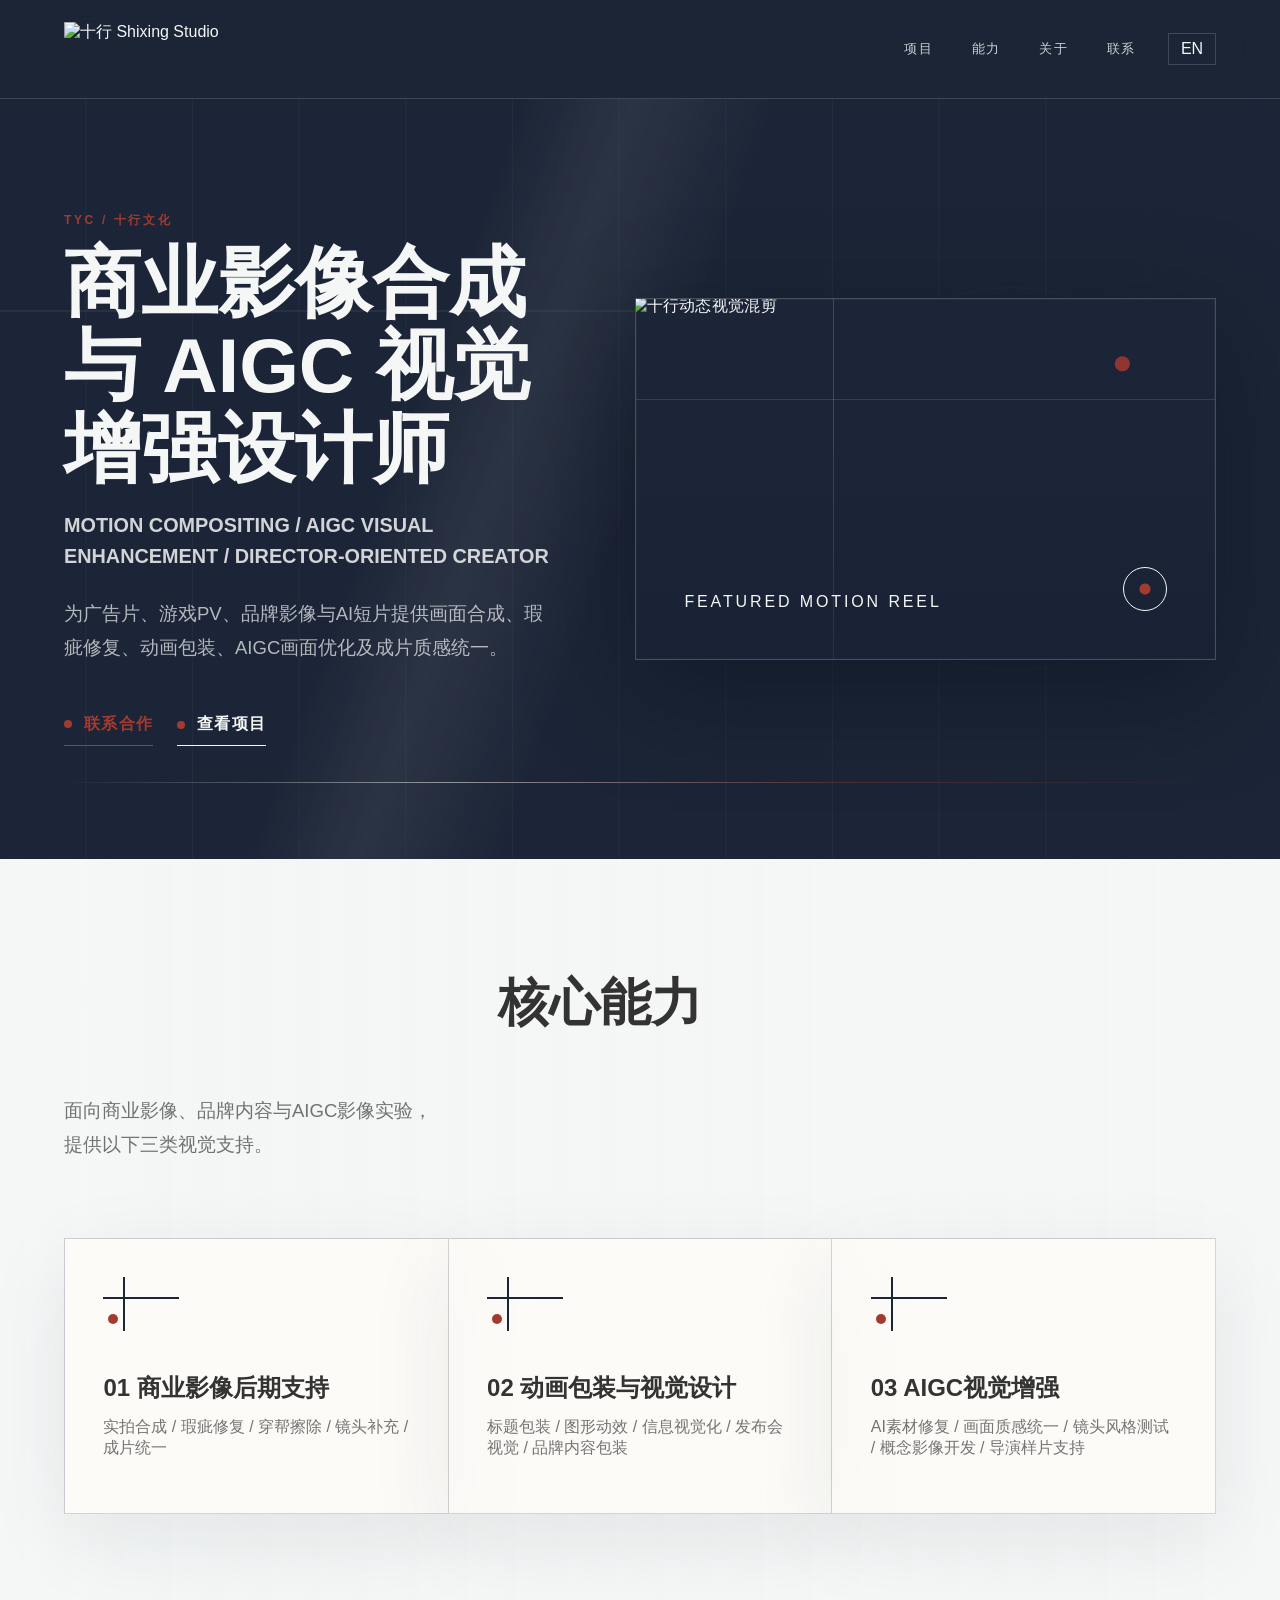
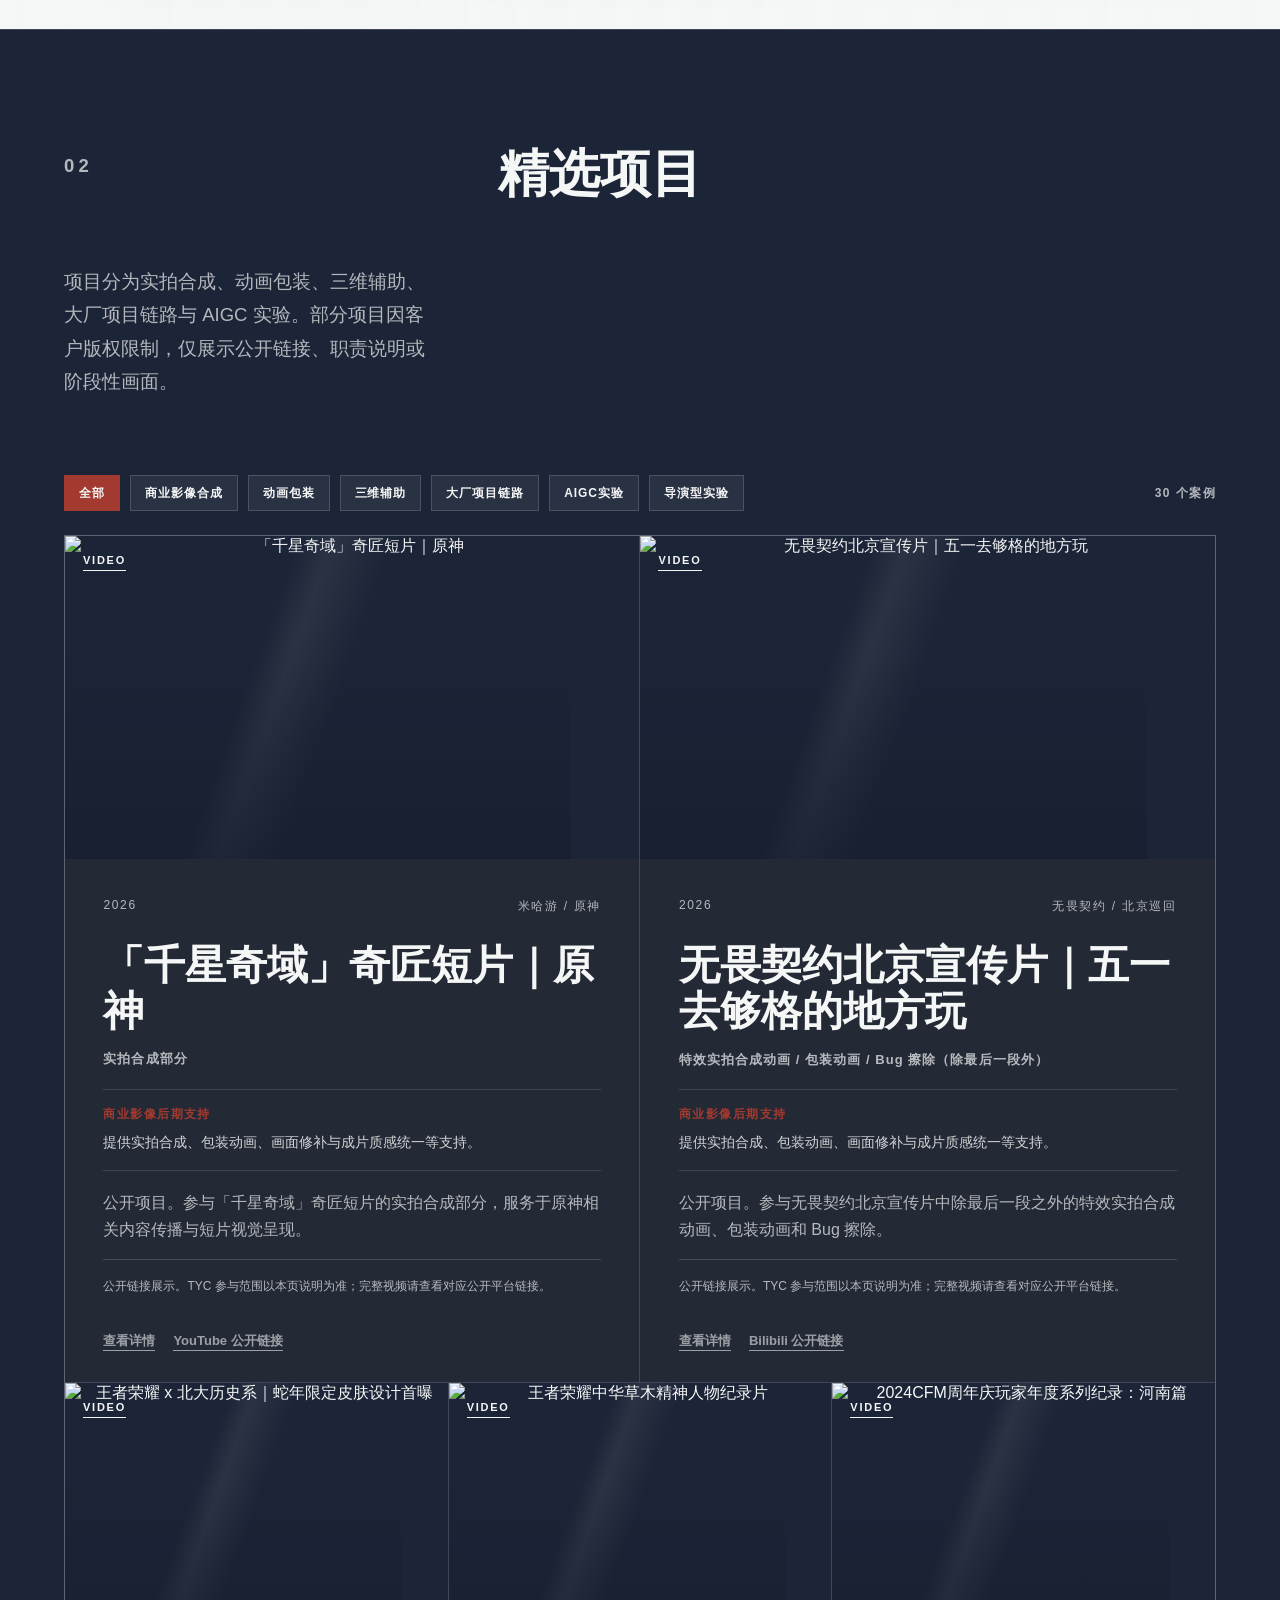
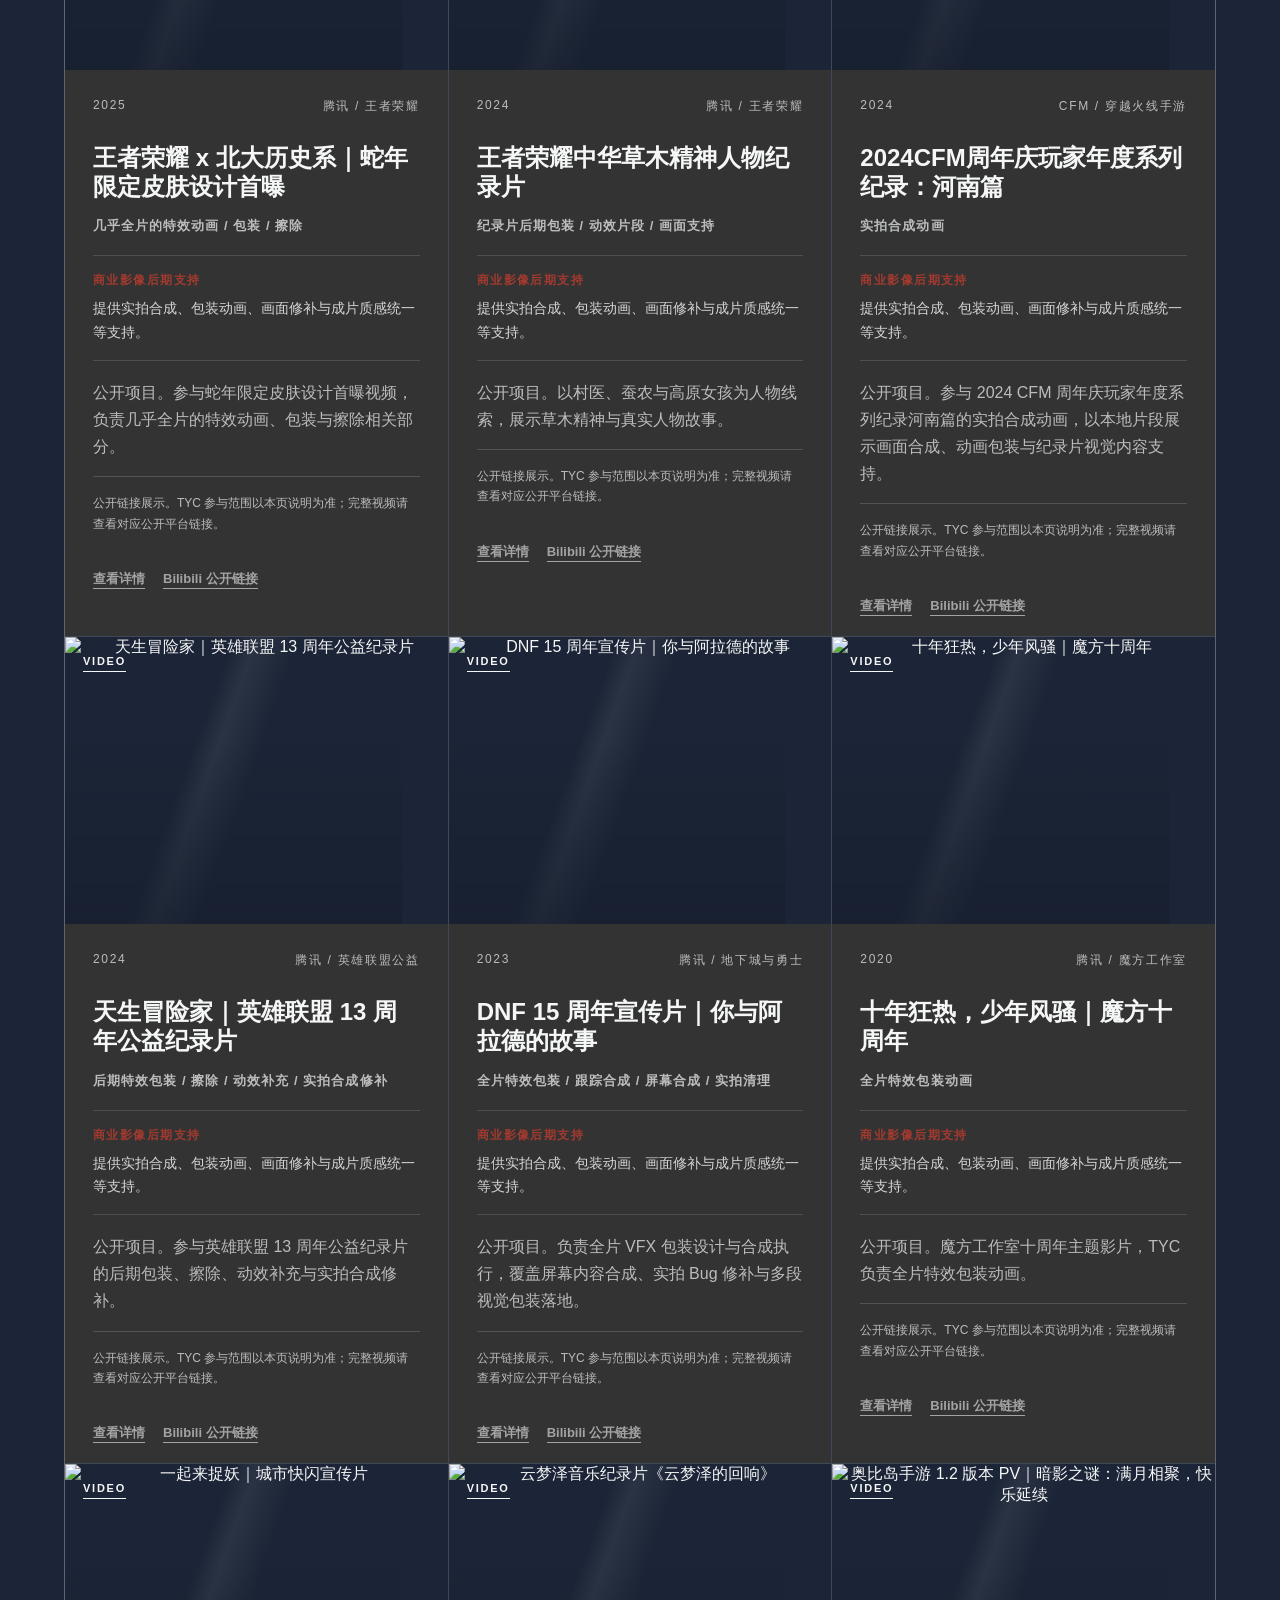
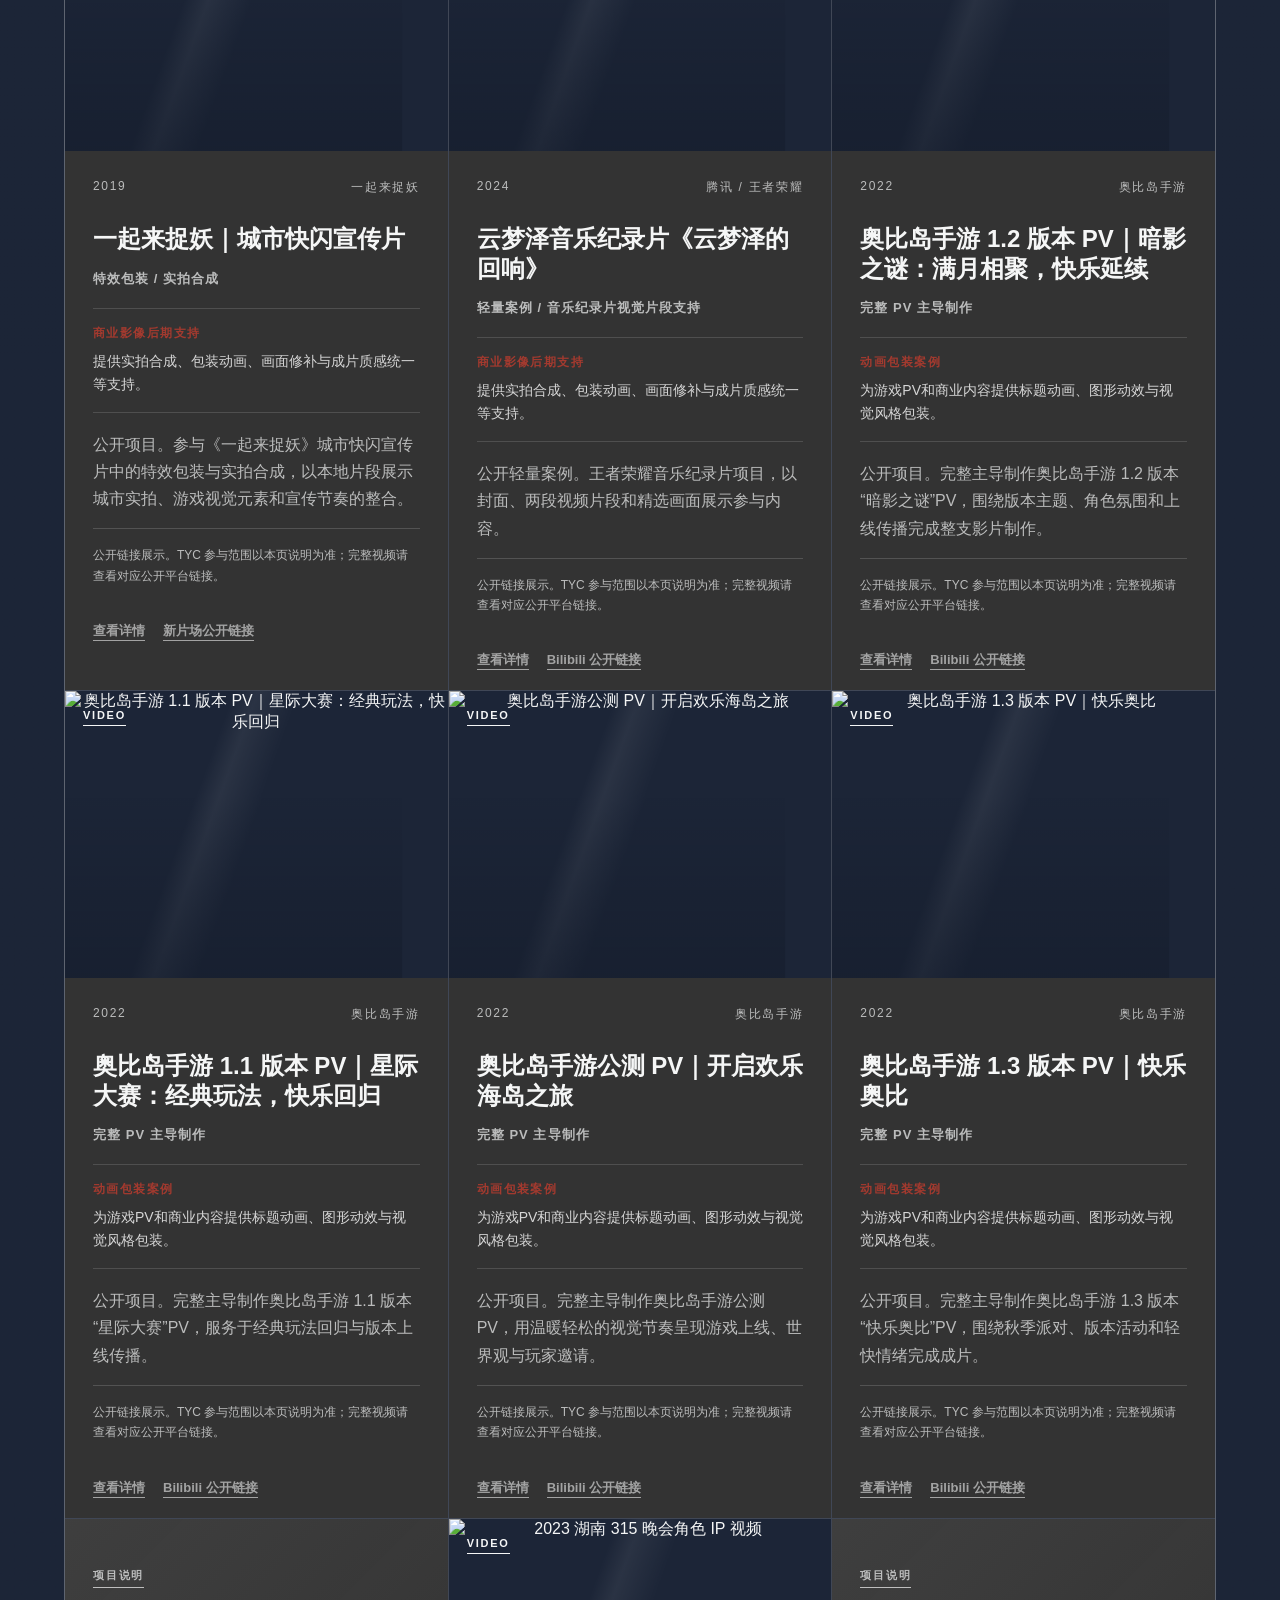
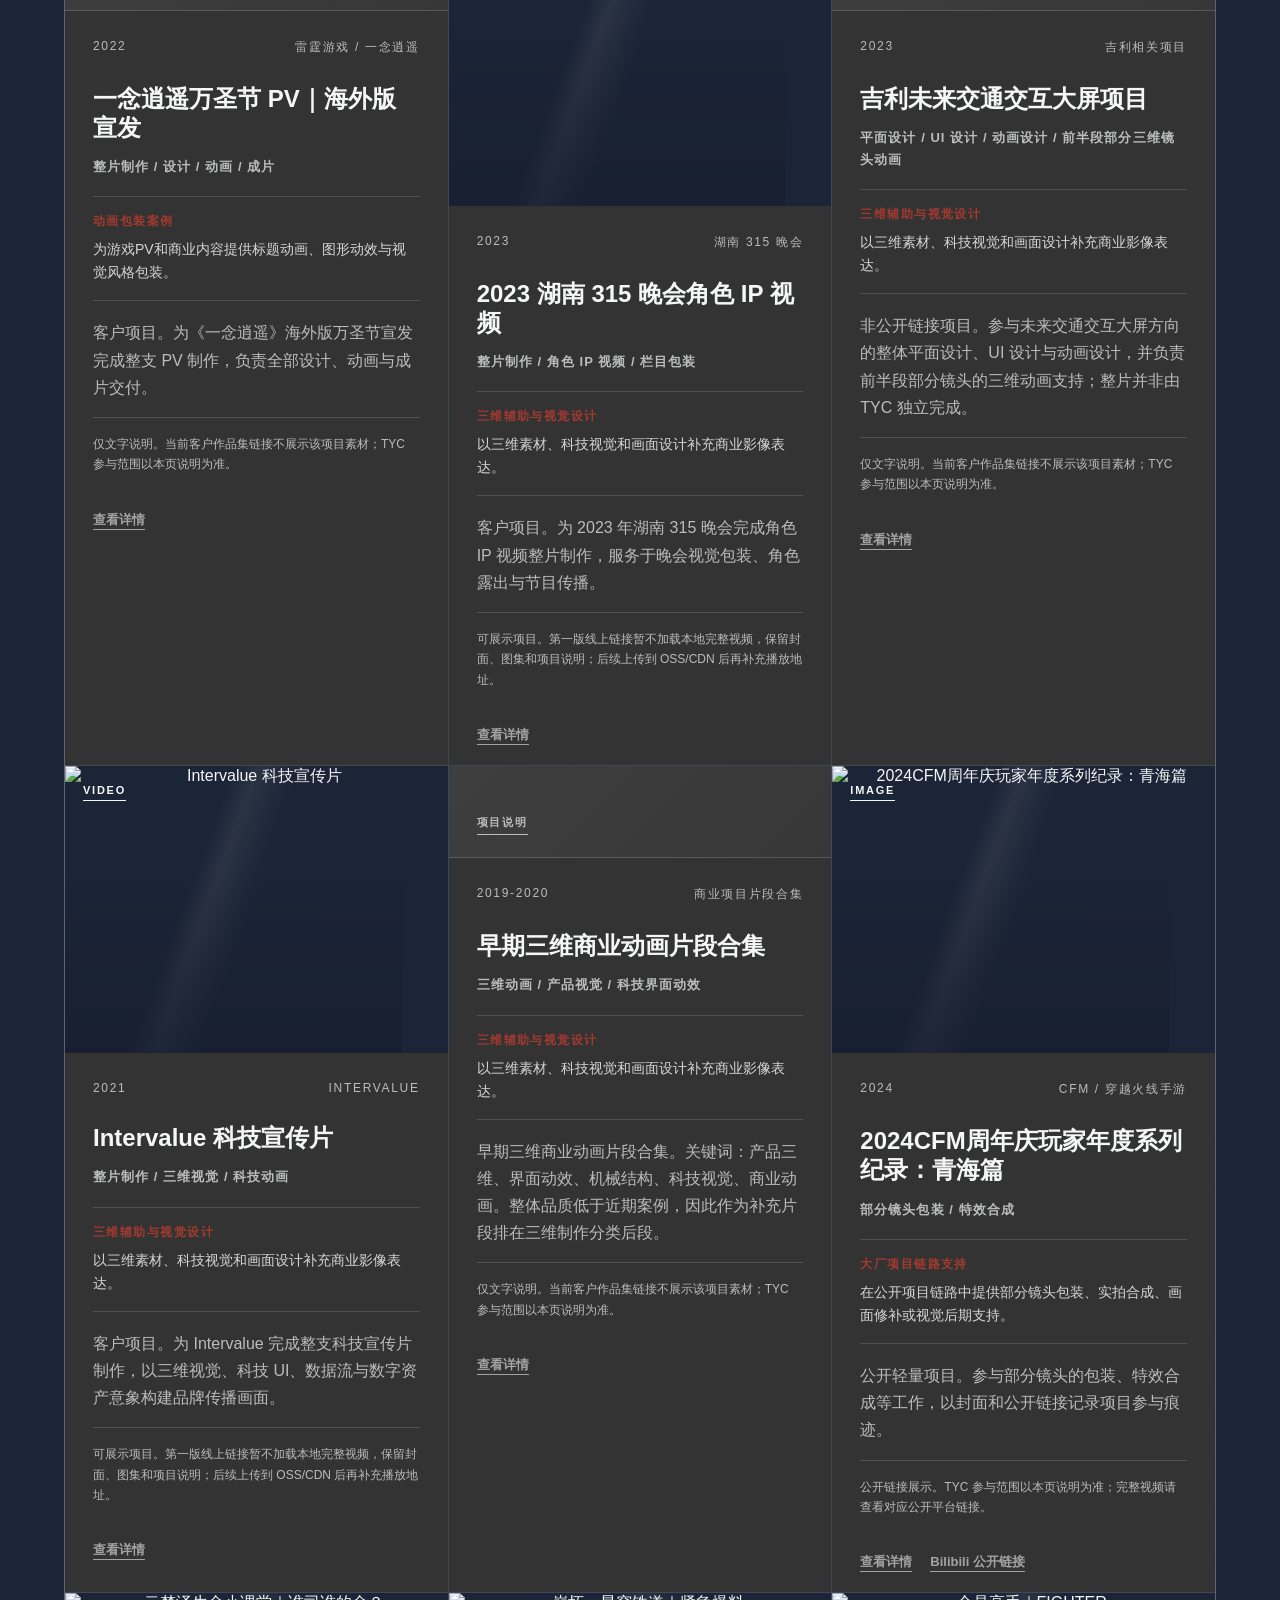
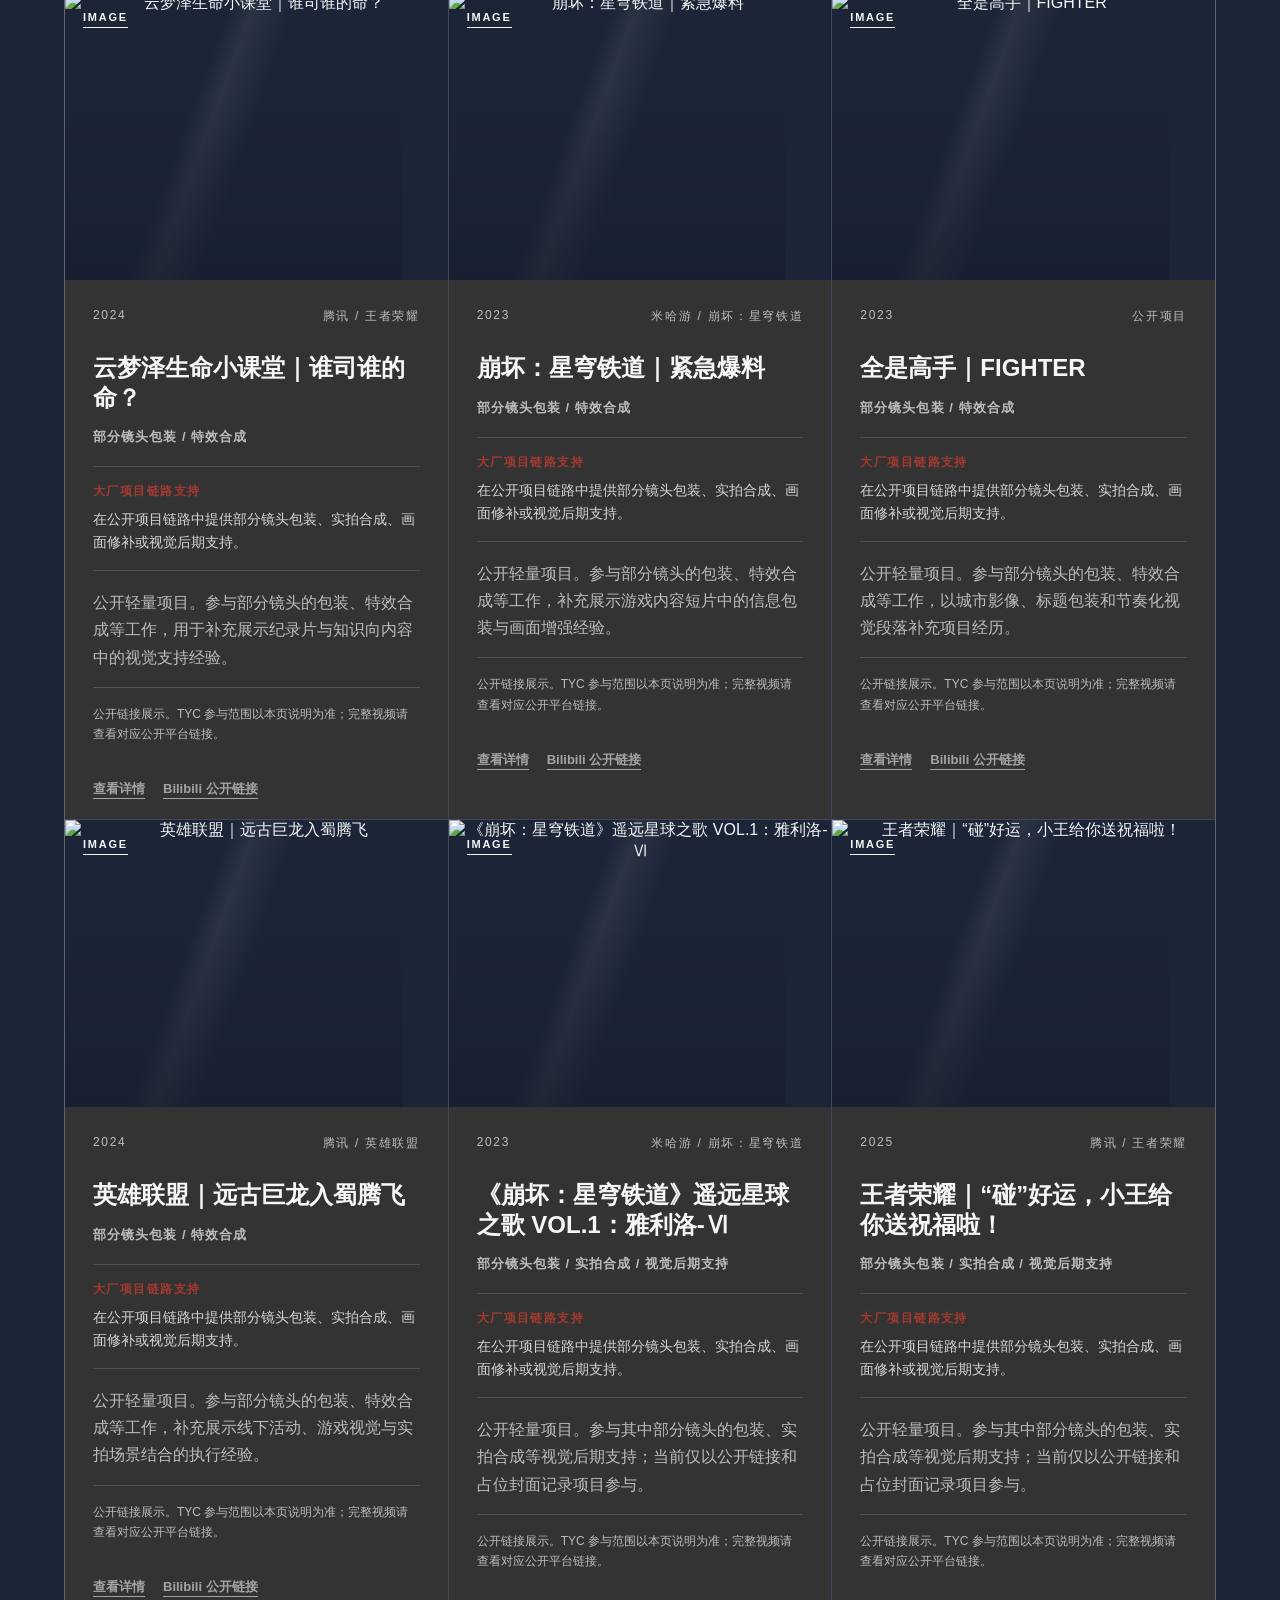
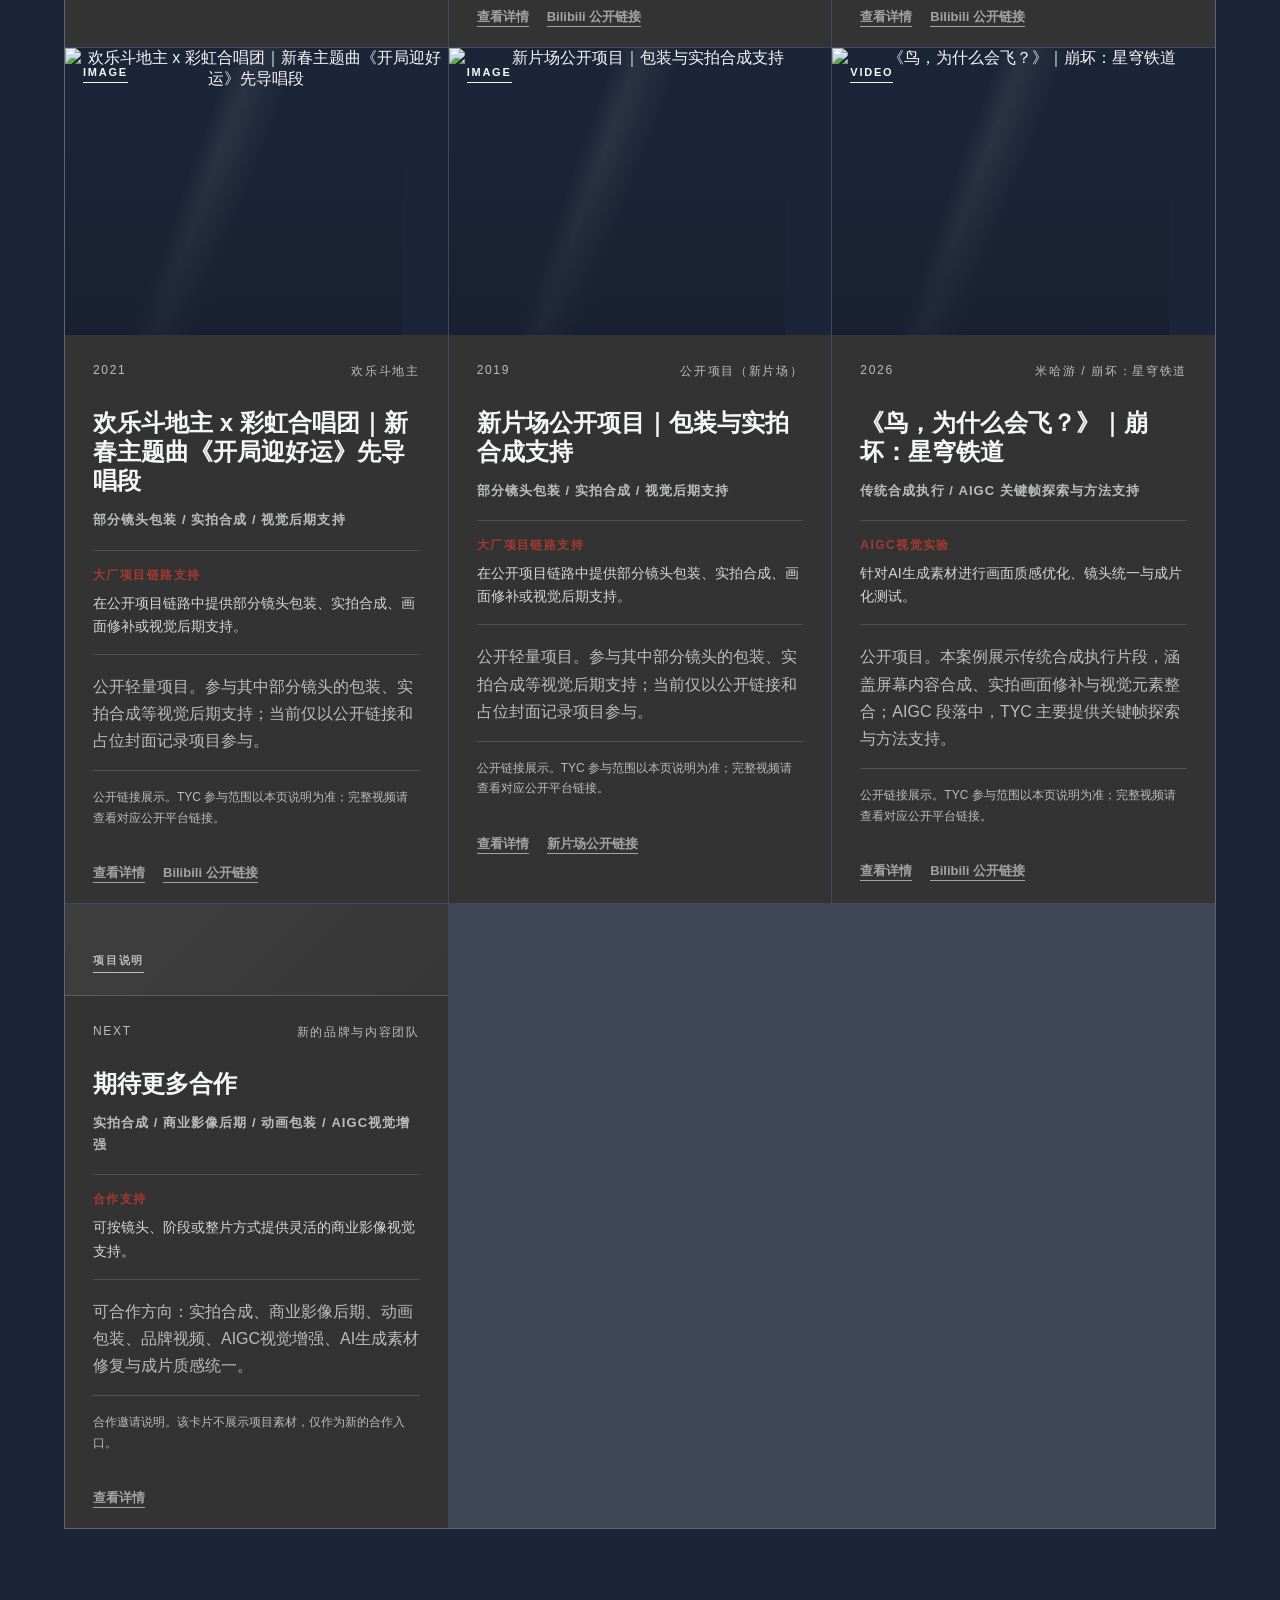
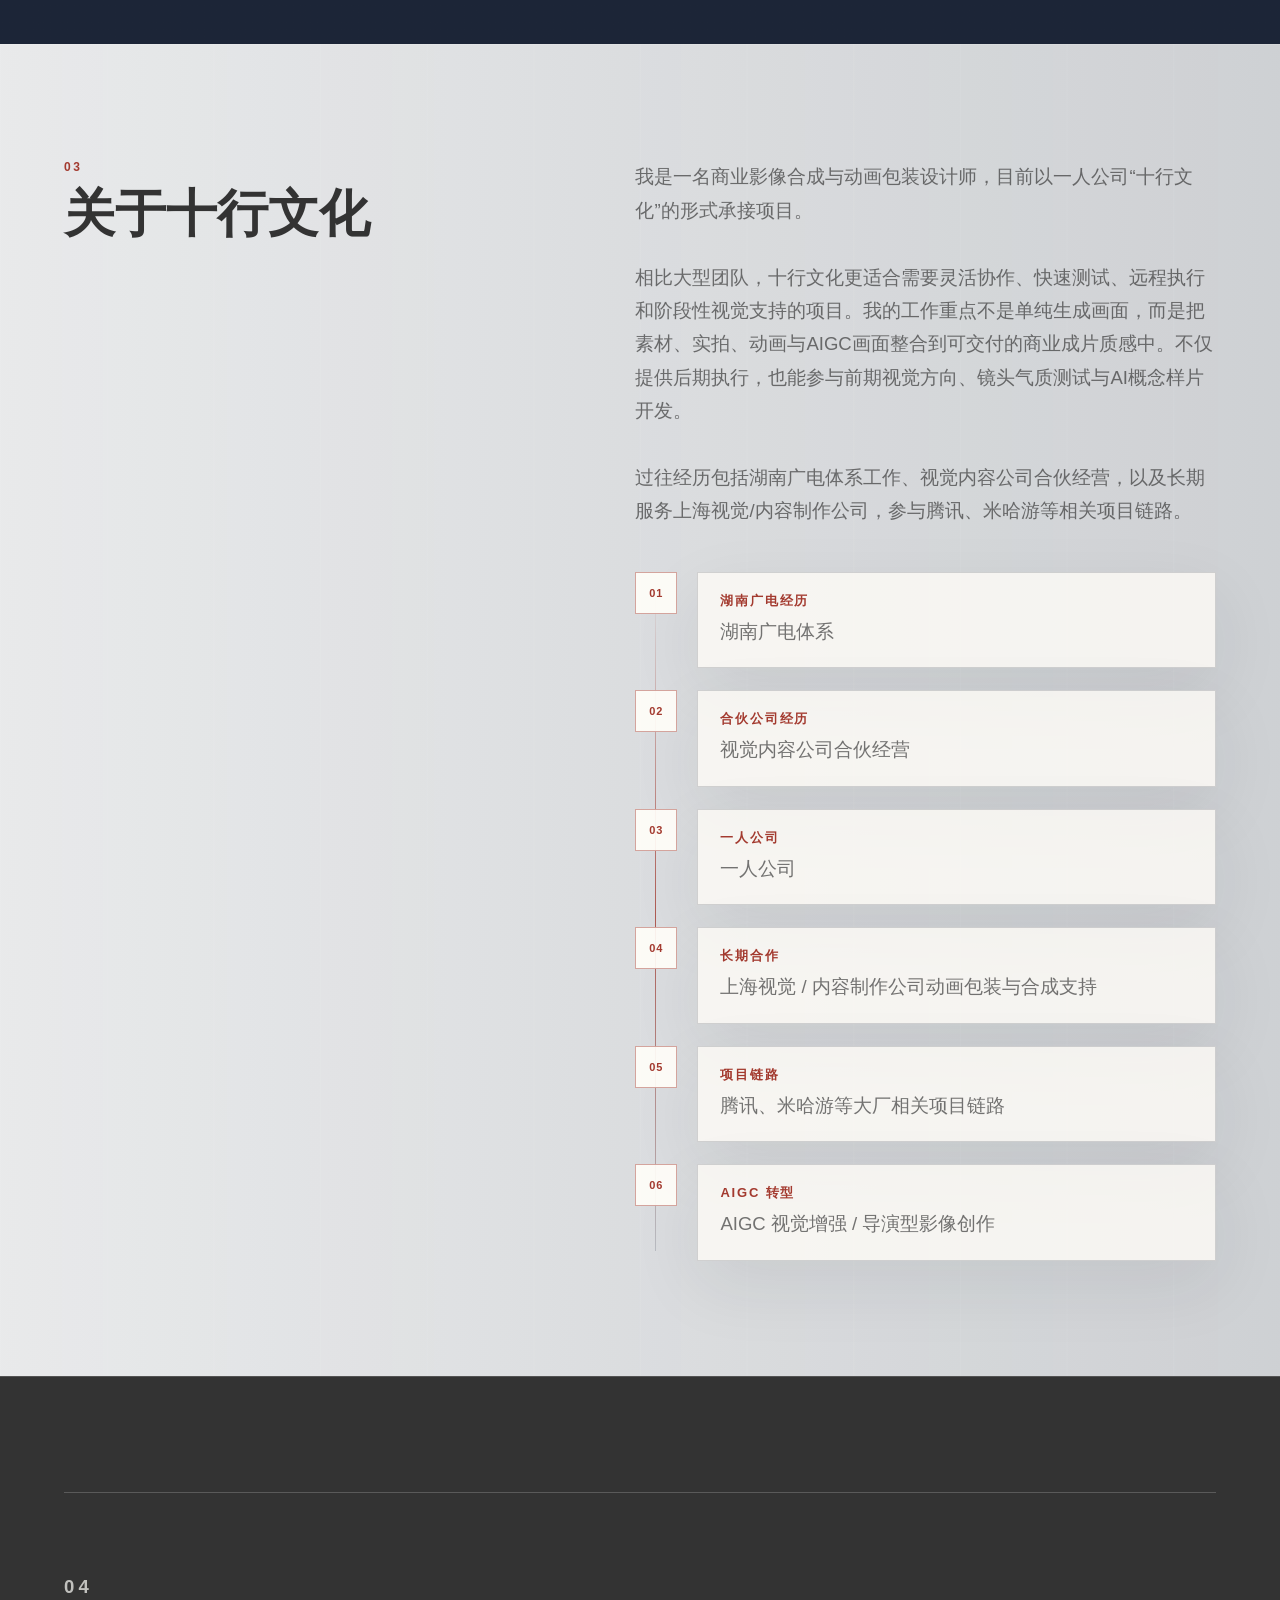
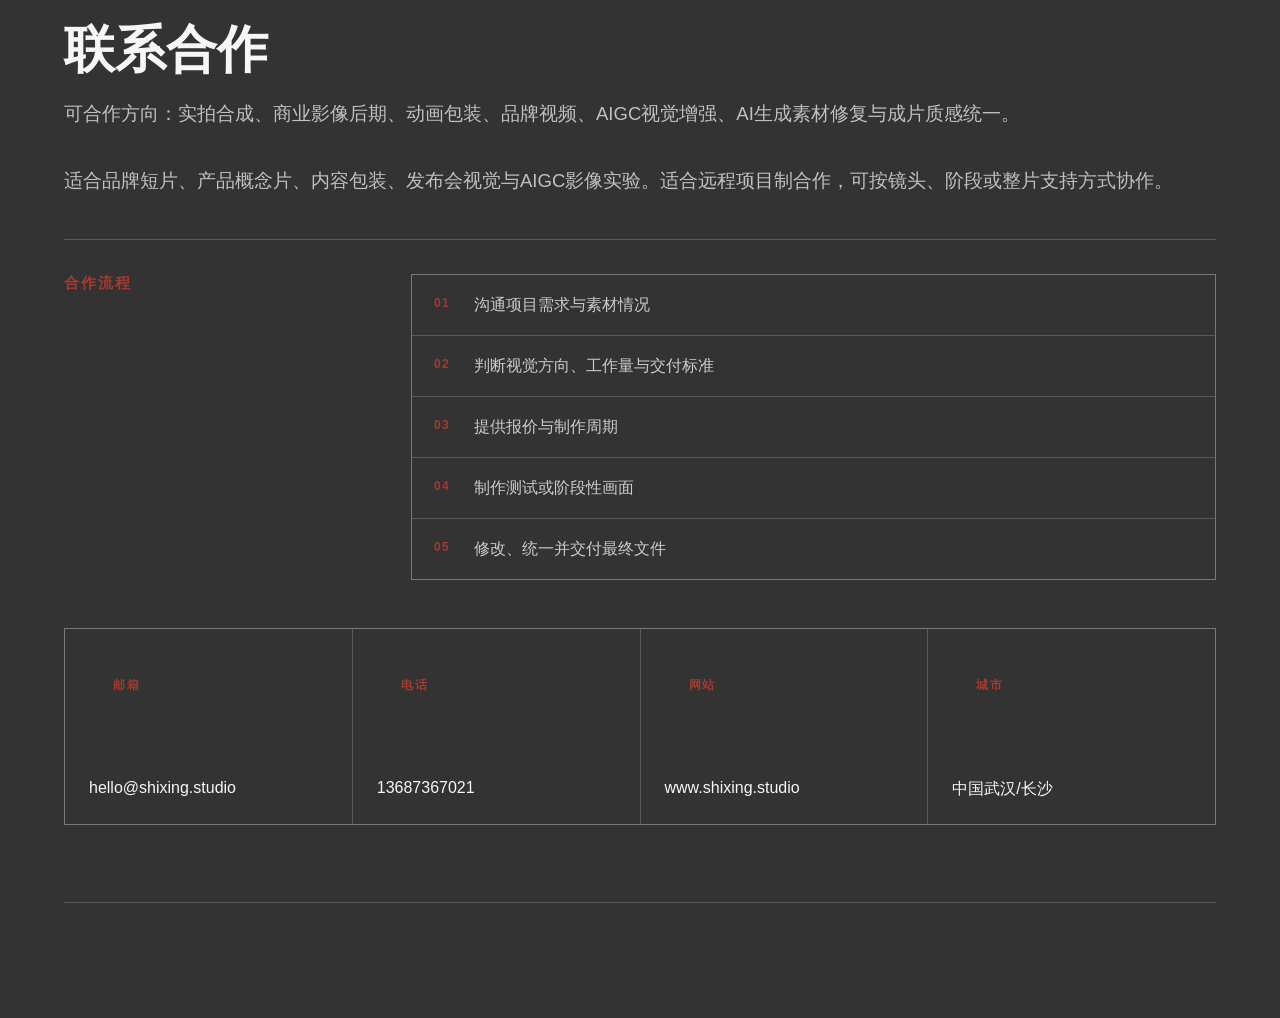
==== commit cfc337e5: "Polish hero service copy" ====
--- a/index.html
+++ b/index.html
@@ -5,9 +5,9 @@
     <meta name="viewport" content="width=device-width, initial-scale=1">
     <meta name="description" content="十行文化是一人公司形式的商业影像合成与 AIGC 视觉增强设计工作室，探索传统后期经验与 AI 影像工作流结合。">
     <title>十行文化 | Shixing Studio</title>
-    <link rel="stylesheet" href="src/styles.css?v=20260525-motion-layout">
+    <link rel="stylesheet" href="src/styles.css?v=20260528-positioning">
     <script src="https://identity.netlify.com/v1/netlify-identity-widget.js"></script>
-    <script src="src/app.js?v=20260525-motion-layout" defer></script>
+    <script src="src/app.js?v=20260528-copy-polish" defer></script>
   </head>
   <body>
     <div class="site-shell">
@@ -36,7 +36,7 @@
             <h1 id="hero-title" data-i18n="hero.title">商业影像合成与 AIGC 视觉增强设计师</h1>
             <p class="hero-subtitle" data-i18n="hero.subtitle">Motion Compositing / AIGC Visual Enhancement / Director-oriented Creator</p>
             <p class="hero-lede" data-i18n="hero.lede">
-              为广告片、游戏PV、品牌影像与AI短片提供画面合成、瑕疵修复、动画包装、AIGC画面优化与成片质感统一。
+              为广告片、游戏PV、品牌影像与AI短片提供画面合成、瑕疵修复、动画包装、AIGC画面优化及成片质感统一。
             </p>
             <div class="hero-actions" aria-label="Primary actions">
               <a class="text-link strong" href="#contact" data-i18n="hero.ctaPrimary">联系合作</a>
@@ -63,7 +63,23 @@
               面向商业影像、品牌内容与AIGC影像实验，提供以下三类视觉支持。
             </p>
           </div>
-          <div class="capability-grid" data-capabilities></div>
+          <div class="capability-grid" data-capabilities aria-label="核心能力服务卡">
+            <article class="capability-item">
+              <div class="capability-icon" aria-hidden="true"><span></span></div>
+              <h3>01 商业影像后期支持</h3>
+              <p>实拍合成 / 瑕疵修复 / 穿帮擦除 / 镜头补充 / 成片统一</p>
+            </article>
+            <article class="capability-item">
+              <div class="capability-icon" aria-hidden="true"><span></span></div>
+              <h3>02 动画包装与视觉设计</h3>
+              <p>标题包装 / 图形动效 / 信息视觉化 / 发布会视觉 / 品牌内容包装</p>
+            </article>
+            <article class="capability-item">
+              <div class="capability-icon" aria-hidden="true"><span></span></div>
+              <h3>03 AIGC视觉增强</h3>
+              <p>AI素材修复 / 画面质感统一 / 镜头风格测试 / 概念影像开发 / 导演样片支持</p>
+            </article>
+          </div>
         </section>
 
         <section id="work" class="work-section" aria-labelledby="work-title">
